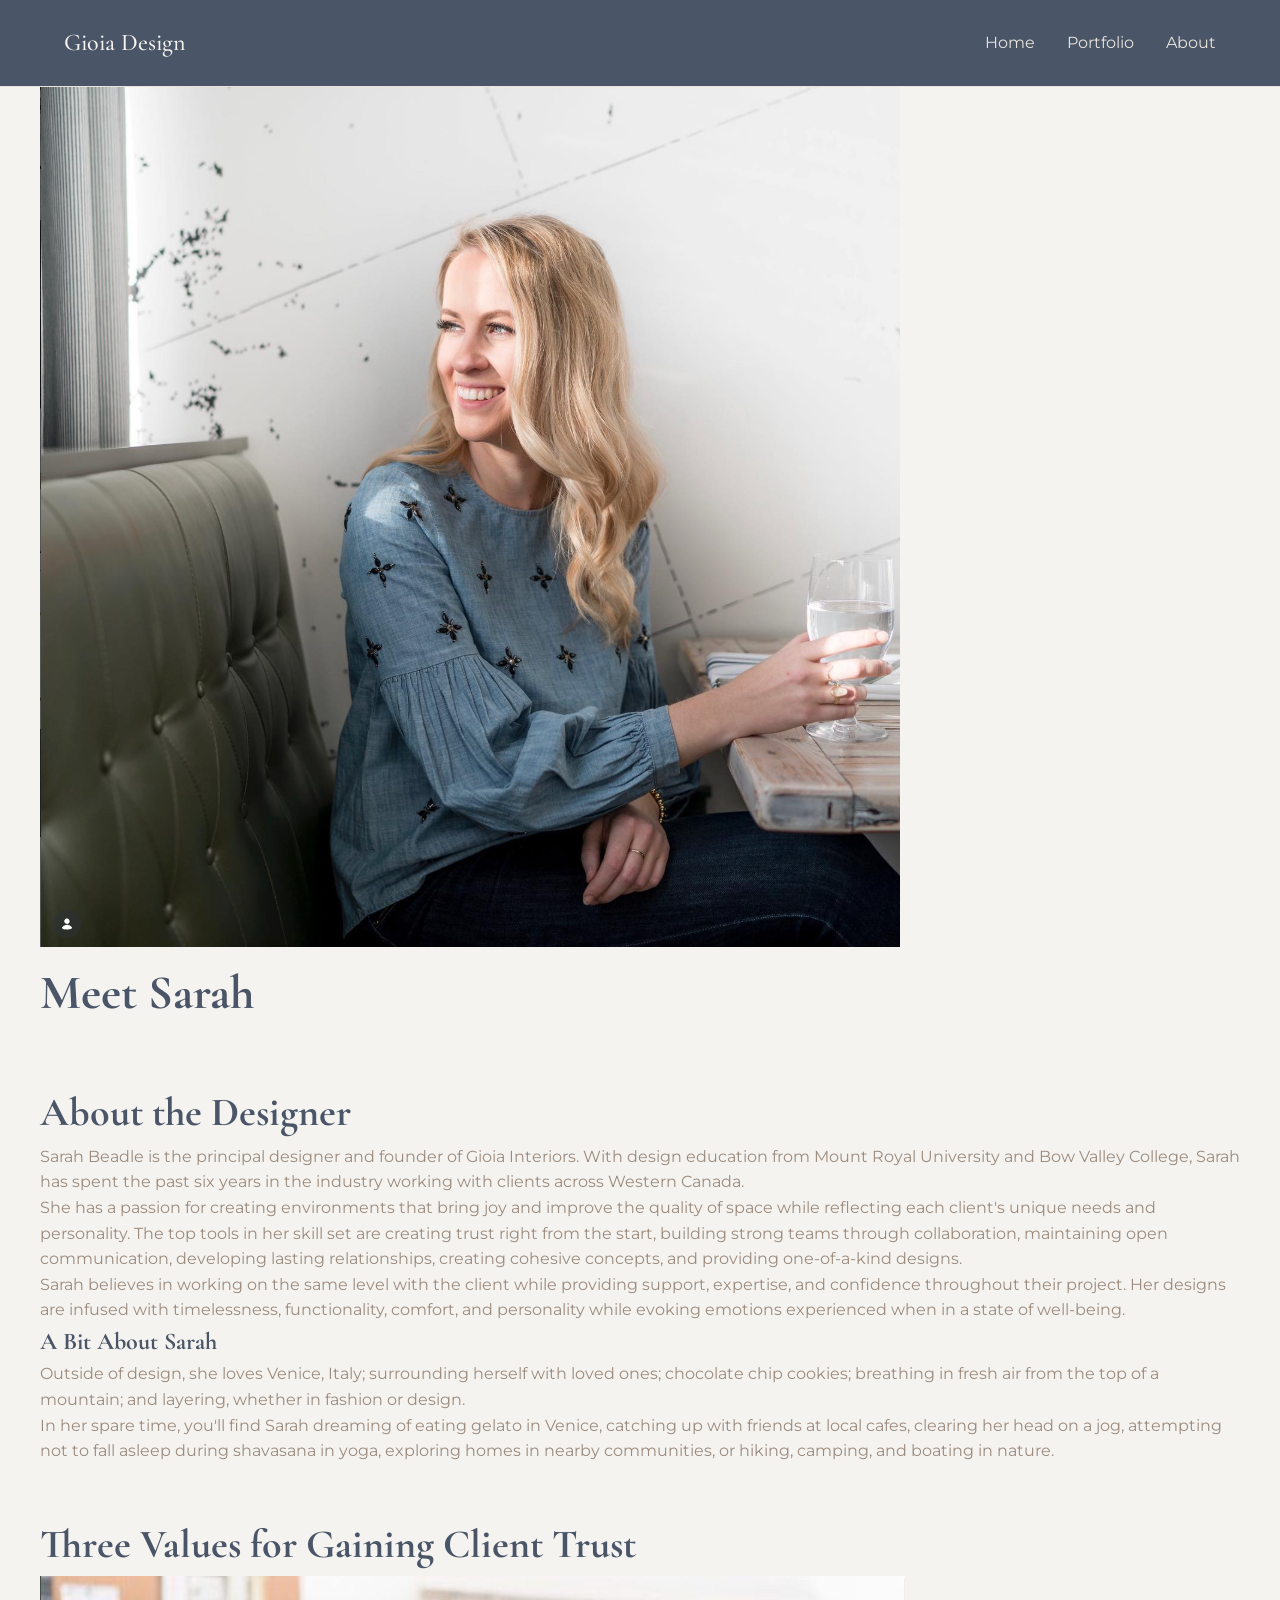
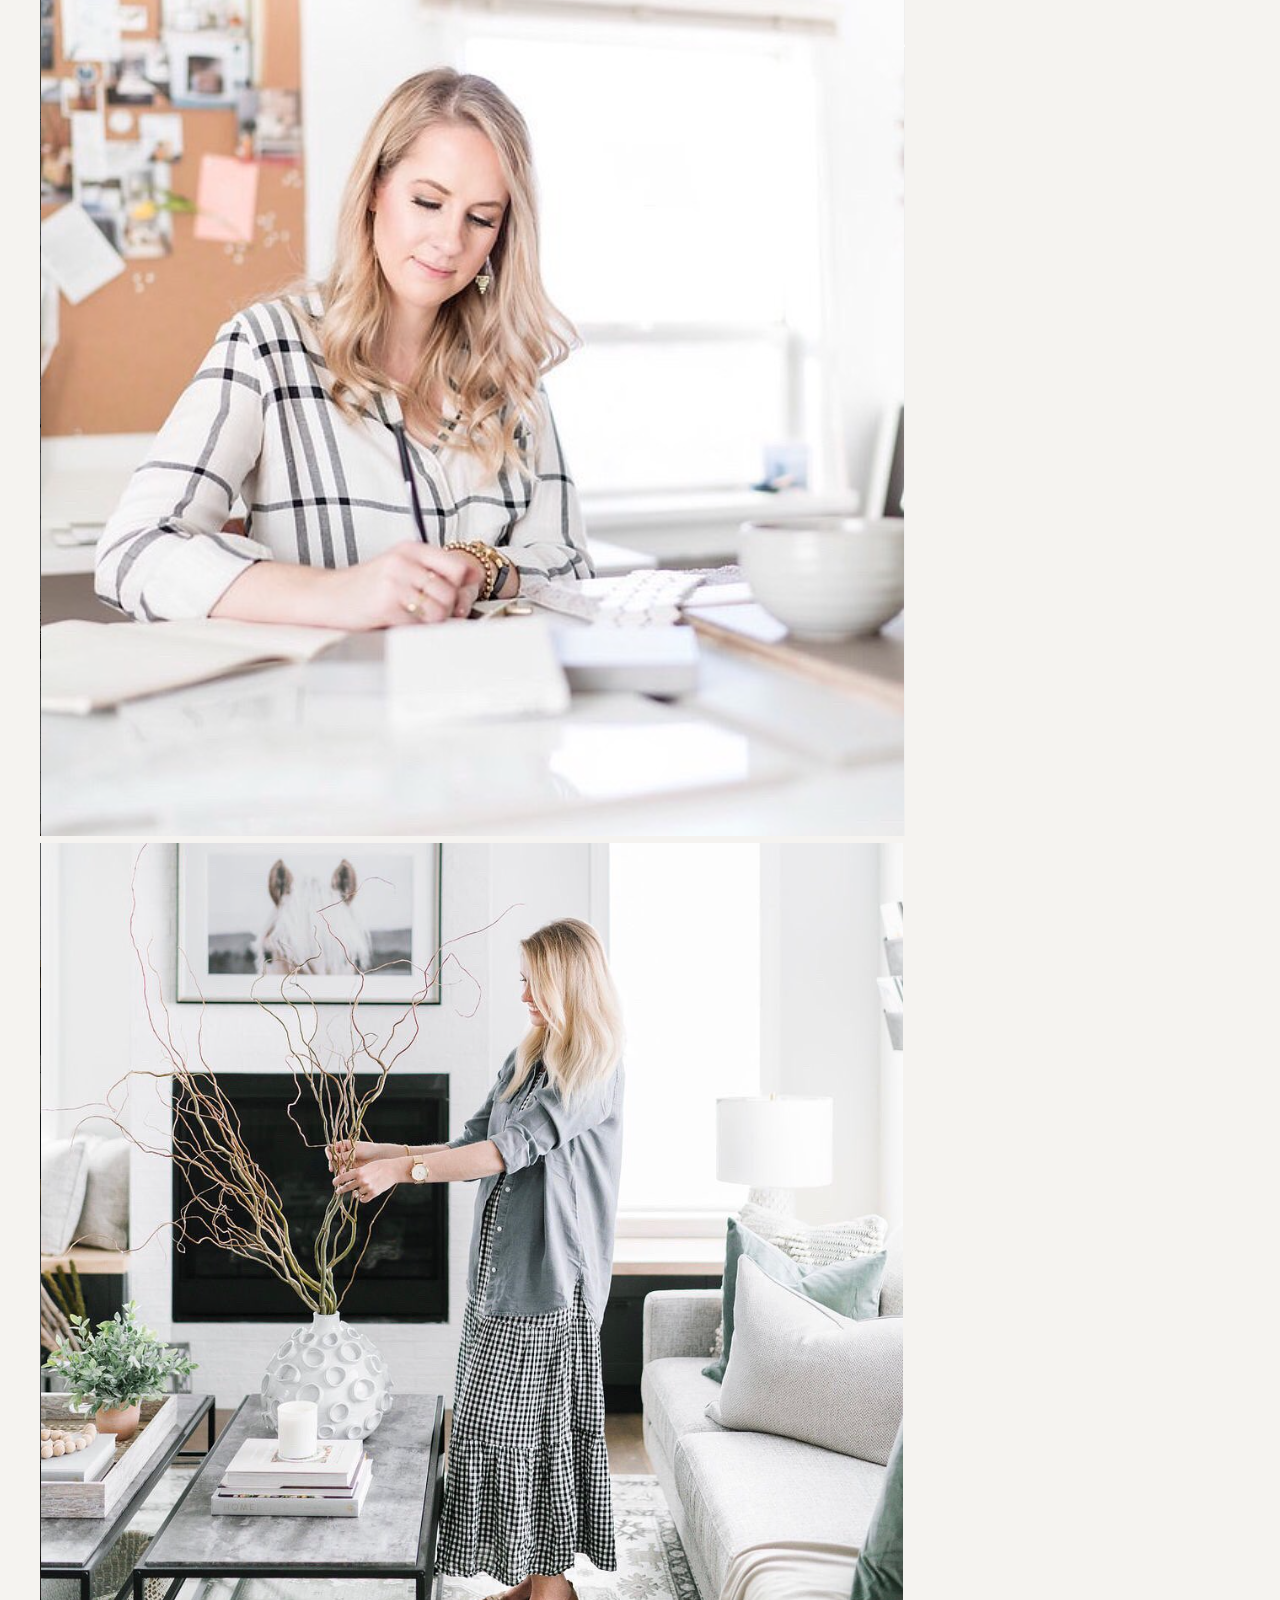
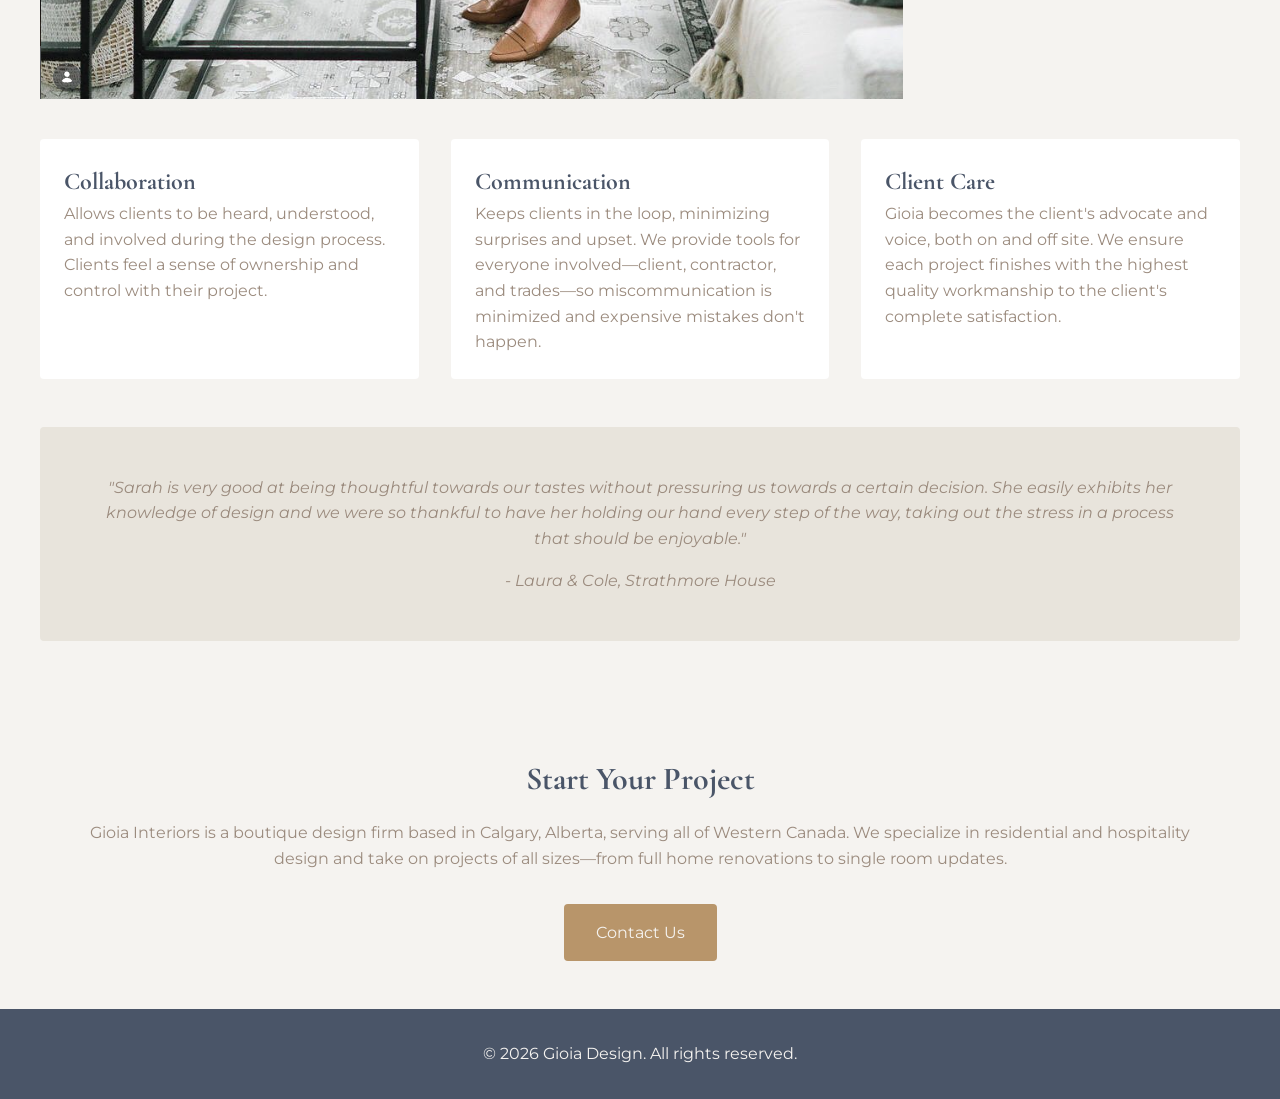
==== about.html @ 94f69204 "Styling: fix spacing issues for cta section on homepage reduce size of logo for better visual balanc" ====
<!DOCTYPE html>
<html lang="en">
<head>
    <meta charset="UTF-8">
    <meta name="viewport" content="width=device-width, initial-scale=1.0">
    <title>About - Gioia Design</title>
    <link rel="stylesheet" href="styles.css">
    <link rel="preconnect" href="https://fonts.googleapis.com">
    <link rel="preconnect" href="https://fonts.gstatic.com" crossorigin>
    <link href="https://fonts.googleapis.com/css2?family=Cormorant+Garamond:wght@400;600;700&family=Montserrat:wght@300;400;500;600&display=swap" rel="stylesheet">
</head>
<body>
    <header>
        <nav>
            <div class="logo">Gioia Design</div>
            <ul class="nav-links">
                <li><a href="index.html">Home</a></li>
                <li><a href="portfolio.html">Portfolio</a></li>
                <li><a href="about.html">About</a></li>
            </ul>
        </nav>
    </header>

    <section class="about-hero">
        <img src="images/about/profile1.png" alt="Sarah Beadle, Principal Designer at Gioia Interiors">
        <h1>Meet Sarah</h1>
    </section>

    <section class="bio">
        <h2>About the Designer</h2>
        <p>Sarah Beadle is the principal designer and founder of Gioia Interiors. With design education from Mount Royal University and Bow Valley College, Sarah has spent the past six years in the industry working with clients across Western Canada.</p>
        
        <p>She has a passion for creating environments that bring joy and improve the quality of space while reflecting each client's unique needs and personality. The top tools in her skill set are creating trust right from the start, building strong teams through collaboration, maintaining open communication, developing lasting relationships, creating cohesive concepts, and providing one-of-a-kind designs.</p>
        
        <p>Sarah believes in working on the same level with the client while providing support, expertise, and confidence throughout their project. Her designs are infused with timelessness, functionality, comfort, and personality while evoking emotions experienced when in a state of well-being.</p>
        
        <h3>A Bit About Sarah</h3>
        <p>Outside of design, she loves Venice, Italy; surrounding herself with loved ones; chocolate chip cookies; breathing in fresh air from the top of a mountain; and layering, whether in fashion or design.</p>
        
        <p>In her spare time, you'll find Sarah dreaming of eating gelato in Venice, catching up with friends at local cafes, clearing her head on a jog, attempting not to fall asleep during shavasana in yoga, exploring homes in nearby communities, or hiking, camping, and boating in nature.</p>
    </section>

    <!-- PROCESS SECTION-->
    <section class="process">
        <h2>Three Values for Gaining Client Trust</h2>
        <div class="process-container">
            <div class="process-images">
                <img src="images/about/profile3.png" alt="Sarah Beadle working on design plans">
                <img src="images/about/profile2.png" alt="Sarah Beadle styling a space">
            </div>
            <!-- Process Steps-->
            <div class="card-grid">
                <!-- Collaboration-->
                <div class="card">
                    <h3>Collaboration</h3>
                    <p>Allows clients to be heard, understood, and involved during the design process. Clients feel a sense of ownership and control with their project.</p>
                </div>
                <!-- Communication-->
                <div class="card">
                    <h3>Communication</h3>
                    <p>Keeps clients in the loop, minimizing surprises and upset. We provide tools for everyone involved—client, contractor, and trades—so miscommunication is minimized and expensive mistakes don't happen.</p>
                </div>
                <!-- Client-Care-->
                <div class="card">
                    <h3>Client Care</h3>
                    <p>Gioia becomes the client's advocate and voice, both on and off site. We ensure each project finishes with the highest quality workmanship to the client's complete satisfaction.</p>
                </div>
            </div>
        </div>
    </section>

    <section class="testimonial">
        <div class="testimonial-container">
            <blockquote>
                <p>"Sarah is very good at being thoughtful towards our tastes without pressuring us towards a certain decision. She easily exhibits her knowledge of design and we were so thankful to have her holding our hand every step of the way, taking out the stress in a process that should be enjoyable."</p>
                <cite>- Laura & Cole, Strathmore House</cite>
            </blockquote>
        </div>
    </section>

    <section class="cta-section">
        <h2>Start Your Project</h2>
        <p>Gioia Interiors is a boutique design firm based in Calgary, Alberta, serving all of Western Canada. We specialize in residential and hospitality design and take on projects of all sizes—from full home renovations to single room updates.</p>
        <a href="#contact" class="cta-button">Contact Us</a>
    </section>

    <footer>
        <p>&copy; 2026 Gioia Design. All rights reserved.</p>
    </footer>
</body>
</html>
---- styles.css ----
* {
    margin: 0;
    padding: 0;
    box-sizing: border-box;
}

:root {
    --warm-white: #F5F3F0;
    --soft-cream: #E8E4DC;
    --slate-blue: #4A5568;
    --warm-taupe: #9B8B7E;
    --brass-gold: #B8956A;
    --max-width: 1200px;
}

body {
    font-family: 'Montserrat', sans-serif;
    color: var(--warm-taupe);
    background-color: var(--warm-white);
    line-height: 1.6;
}

h1, h2, h3 {
    font-family: 'Cormorant Garamond', serif;
    color: var(--slate-blue);
}

h1 { font-size: 3rem; }

h2 { 
    font-size: 2.5rem;
    margin-top: 3rem;
 }

 h3 { font-size: 1.5rem; }

a {
    color: var(--brass-gold);
    text-decoration: none;
}

/* HEADER & NAVIGATION */
header {
    background-color: var(--slate-blue);
    padding: 1.5rem 5%;
    border-bottom: 1px solid var(--soft-cream);
}

nav {
    display: flex;
    justify-content: space-between;
    align-items: center;
    max-width: 1200px;
    margin: 0 auto;
}

.logo {
    font-family: 'Cormorant Garamond', serif;
    font-size: 1.5rem;
    font-weight: 500;
    color: var(--warm-white);
}

.nav-links {
    display: flex;
    list-style: none;
    gap: 2rem;
    font-weight: 400;
    font-size: 1rem;
}

.nav-links a {
    color: var(--soft-cream);
}

/* Buttons */
.cta-button {
    display: inline-block;
    background-color: var(--brass-gold);
    color: var(--warm-white);
    padding: 1rem 2rem;
    border-radius: 4px;
    transition: opacity 0.3s;
    font-weight: 400;
    margin-top: 2rem;
}

.cta-button:hover {
    opacity: 0.8;
}

/* SECTIONS */
section {
    padding: 0;
    max-width: var(--max-width);
    margin: 0 auto;
}

/* HERO */
.hero {
    padding: 3rem 5%;
    background-color: var(--soft-cream);
    margin: 3rem auto 0;
    max-width: var(--max-width);
    text-align: center;
}

.hero-content {
    max-width: 600px;
    margin: 0 auto;
}

.hero-content h1 {
    margin-bottom: 1rem;
    font-size: 2.5rem;
}

.hero-content p {
    margin-bottom: 0;
    font-size: 1rem;
    line-height: 1.6;
}

/* HERO 
.hero {
    padding: 3rem 5%;
    background-color: var(--soft-cream);
    margin: 3rem auto 0;
    max-width: var(--max-width);
    display: flex;
    align-items: center;
    justify-content: center;
    text-align: center;
}

.hero-content {
    width: 100%;
}

.hero-content h1 {
    margin-bottom: 1rem;
}

.hero-content p {
    margin-bottom: 2rem;
    font-size: 1.2rem;
    font-weight: 400;
}

.hero-content a {
    margin-top: 0.5rem;
}
*/

/* 

.featured-projects,
.services-overview,
.why-choose,
.instagram-preview,
.final-cta {
    max-width: var(--max-width);
    margin: 0 auto;
    padding: 0;
}
*/ 

.benefit {
    margin-bottom: 2rem;
}

/* STANDARDIZED GRID & CARD STYLING */
.card-grid {
    display: grid;
    gap: 2rem;
    margin-top: 2rem;
    grid-template-columns: repeat(auto-fit, minmax(250px, 1fr));
}

.card {
    background-color: white;
    padding: 1.5rem;
    border-radius: 4px;
}

/* GRIDS  
.project-grid,
.services-grid,
.benefits-grid,
.instagram-grid,
.portfolio-grid {
    display: grid;
    gap: 2rem;
    margin-top: 2rem;
}

.project-grid { grid-template-columns: repeat(auto-fit, minmax(300px, 1fr)); }
.services-grid { grid-template-columns: repeat(auto-fit, minmax(250px, 1fr)); }
.benefits-grid { grid-template-columns: repeat(3, 1fr); }
.instagram-grid { grid-template-columns: repeat(4, 1fr); }
.portfolio-grid { grid-template-columns: repeat(auto-fill, minmax(300px, 1fr)); }

/* CARDS 
.project-card,
.service-card,
.benefit,
.portfolio-card {
    background-color: white;
    padding: 1.5rem;
    border-radius: 8px;
}
*/ 

/* IMAGES */
.image {
    width: 100%;
    height: 300px;
    background-color: var(--soft-cream);
    margin-bottom: 1rem;
    border-radius: 4px;
    object-fit: cover;
    object-position: center;
}

/* INSTAGRAM IMAGES*/

.card a {
    display: block;
}

.instagram-image {
    width: 100%;
    height: 250px;
    object-fit: cover;
    transition: opacity 0.3s ease;
}

.instagram-image:hover {
    opacity: 0.9;
}

.instagram-card {
    position: relative;
}

.instagram-card a {
    display: block;
    position: relative;
}

.instagram-overlay {
    position: absolute;
    top: 0;
    left: 0;
    right: 0;
    bottom: 0;
    background: rgba(0, 0, 0, 0);
    display: flex;
    align-items: center;
    justify-content: center;
    transition: background 0.3s ease;
    pointer-events: none;
}

.instagram-card:hover .instagram-overlay {
    background: rgba(0, 0, 0, 0.4);
}

.instagram-icon {
    width: 48px;
    height: 48px;
    color: white;
    opacity: 0;
    transition: opacity 0.3s ease;
}

.instagram-card:hover .instagram-icon {
    opacity: 1;
}

/* 
.project-image,
.portfolio-image,
.instagram-post {
    width: 100%;
    height: 300px;
    background-color: var(--soft-cream);
    margin-bottom: 1rem;
    border-radius: 4px;
    object-fit: cover;
    object-position: center;
}

.instagram-post {
    height: 250px;
}
*/ 

/* TESTIMONIALS */
.testimonial {
    text-align: center;
    padding: 3rem 5%;
    background-color: var(--soft-cream);
    max-width: var(--max-width);
    margin: 3rem auto;
    display: flex;
    align-items: center;
    justify-content: center;
    border-radius: 4px;
}

.testimonial-container {
    display: flex;
    align-items: center;
    justify-content: center;
}

blockquote p {
    font-size: 1rem;
    font-style: italic;
    margin-bottom: 1rem;
}

cite {
    font-size: 1rem;
    color: var(--warm-taupe);
}

/* TESTIMONIALS 
.testimonial {
    text-align: center;
    padding: 4rem 5%;
    background-color: var(--soft-cream);
    max-width: var(--max-width);
    margin: 2rem;
    display: flex;
    align-items: center;
    justify-content: center;
}

.testimonial-container {
    display: flex;
    align-items: center;
    justify-content: center;
}

blockquote p {
    font-size: 1.5rem;
    font-style: italic;
    margin-bottom: 1rem;
}

cite {
    font-size: 1rem;
    color: var(--warm-taupe);
}
    */

/* Footer */
footer {
    text-align: center;
    padding: 2rem;
    background-color: var(--slate-blue);
    color: var(--warm-white);
}

/* About Page */
.about-image {
    width: 100%;
    max-width: 500px;
    height: 500px;
    background-color: var(--soft-cream);
    margin: 2rem auto;
}

/* 
.process-steps {
    display: grid;
    grid-template-columns: repeat(auto-fit, minmax(250px, 1fr));
    gap: 2rem;
    margin-top: 2rem;
}
*/

/* CTA SECTIONS*/
.cta-section {
    text-align: center;
    padding: 3rem;
    padding-top: 1rem;
    max-width: var(--max-width);
    margin: 0 auto;
}

.cta-section h2 {
    font-size: 2rem;
}

.cta-section p {
    margin-top: 1rem;
}


/* Final CTA Sections 
.final-cta,
.portfolio-cta,
.about-cta {
    text-align: center;
    padding: 4rem;
    max-width: var(--max-width);
    margin: 0 auto;
}
    */

    /* 
.portfolio-cta h2 {
    font-size: 2rem;
}

.final-cta h2 {
    font-size: 2rem;
}

.final-cta h2 {
    font-size: 2rem;
}
*/
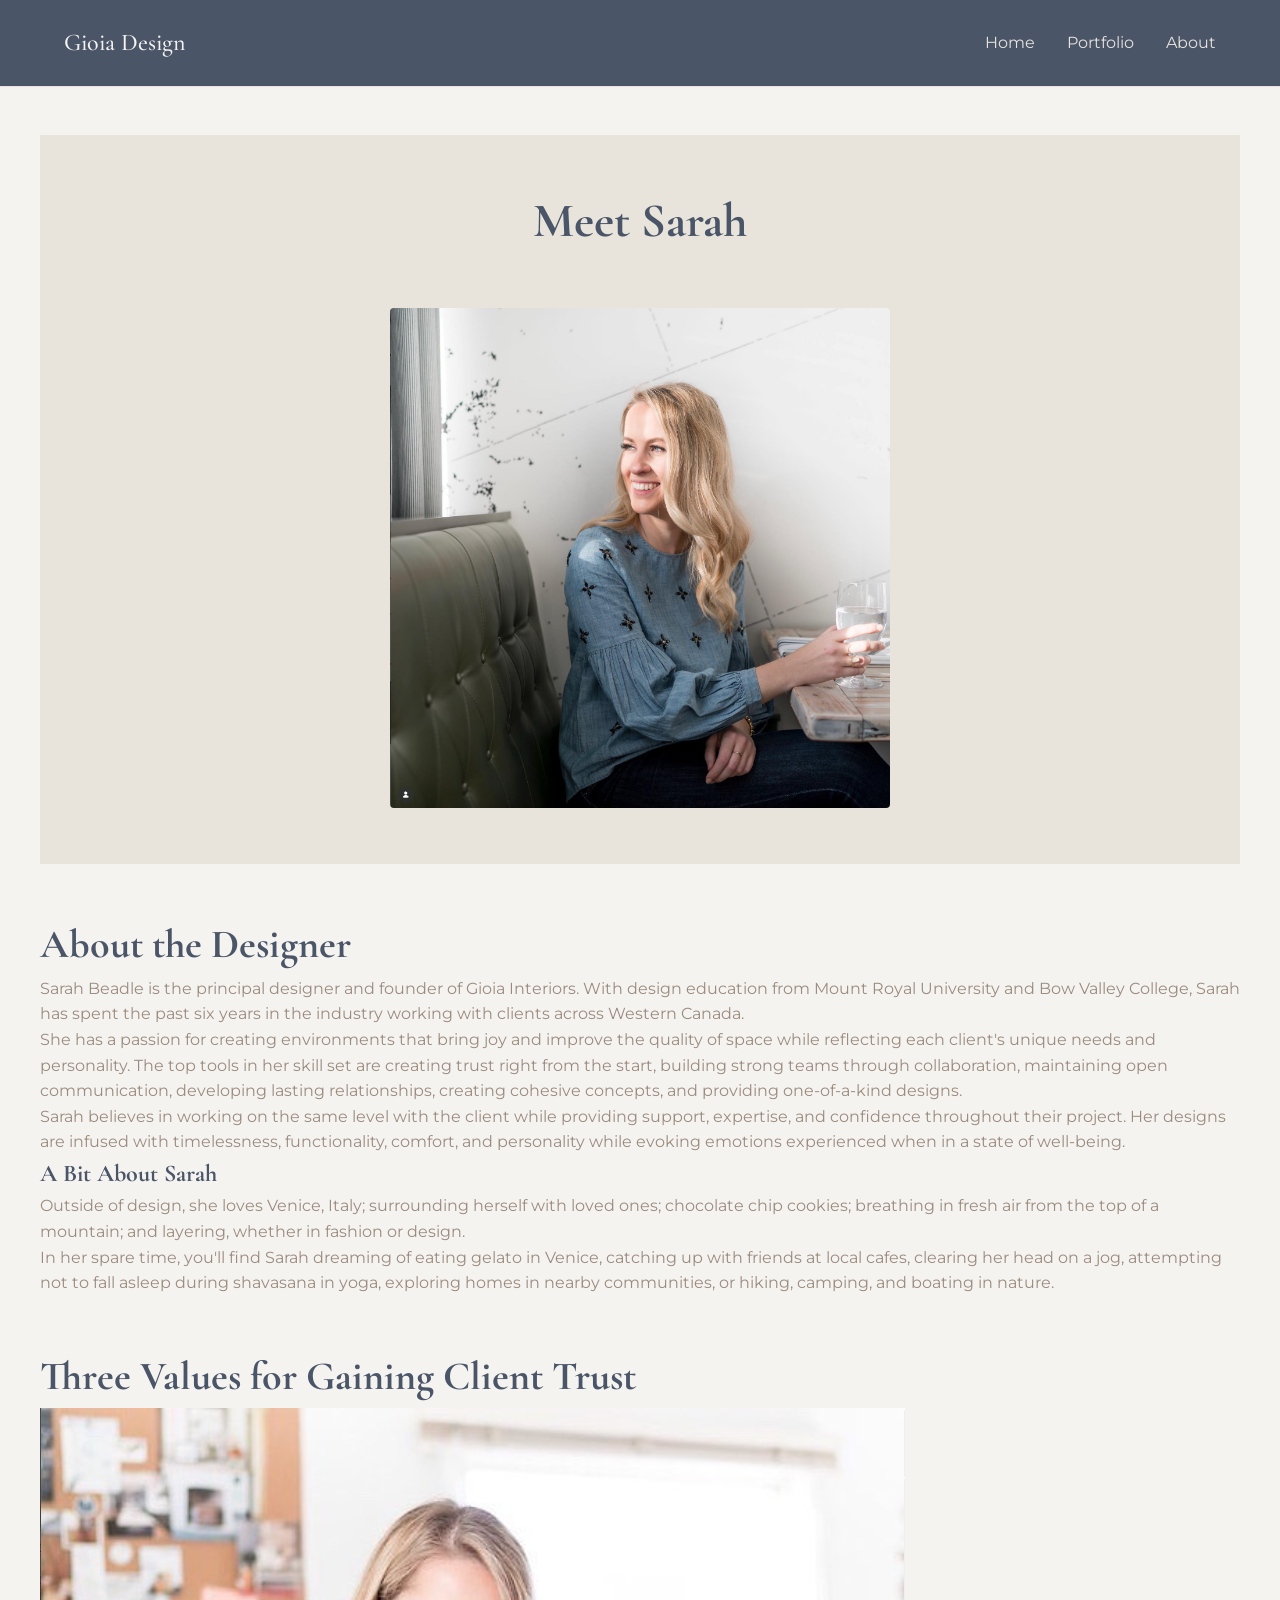
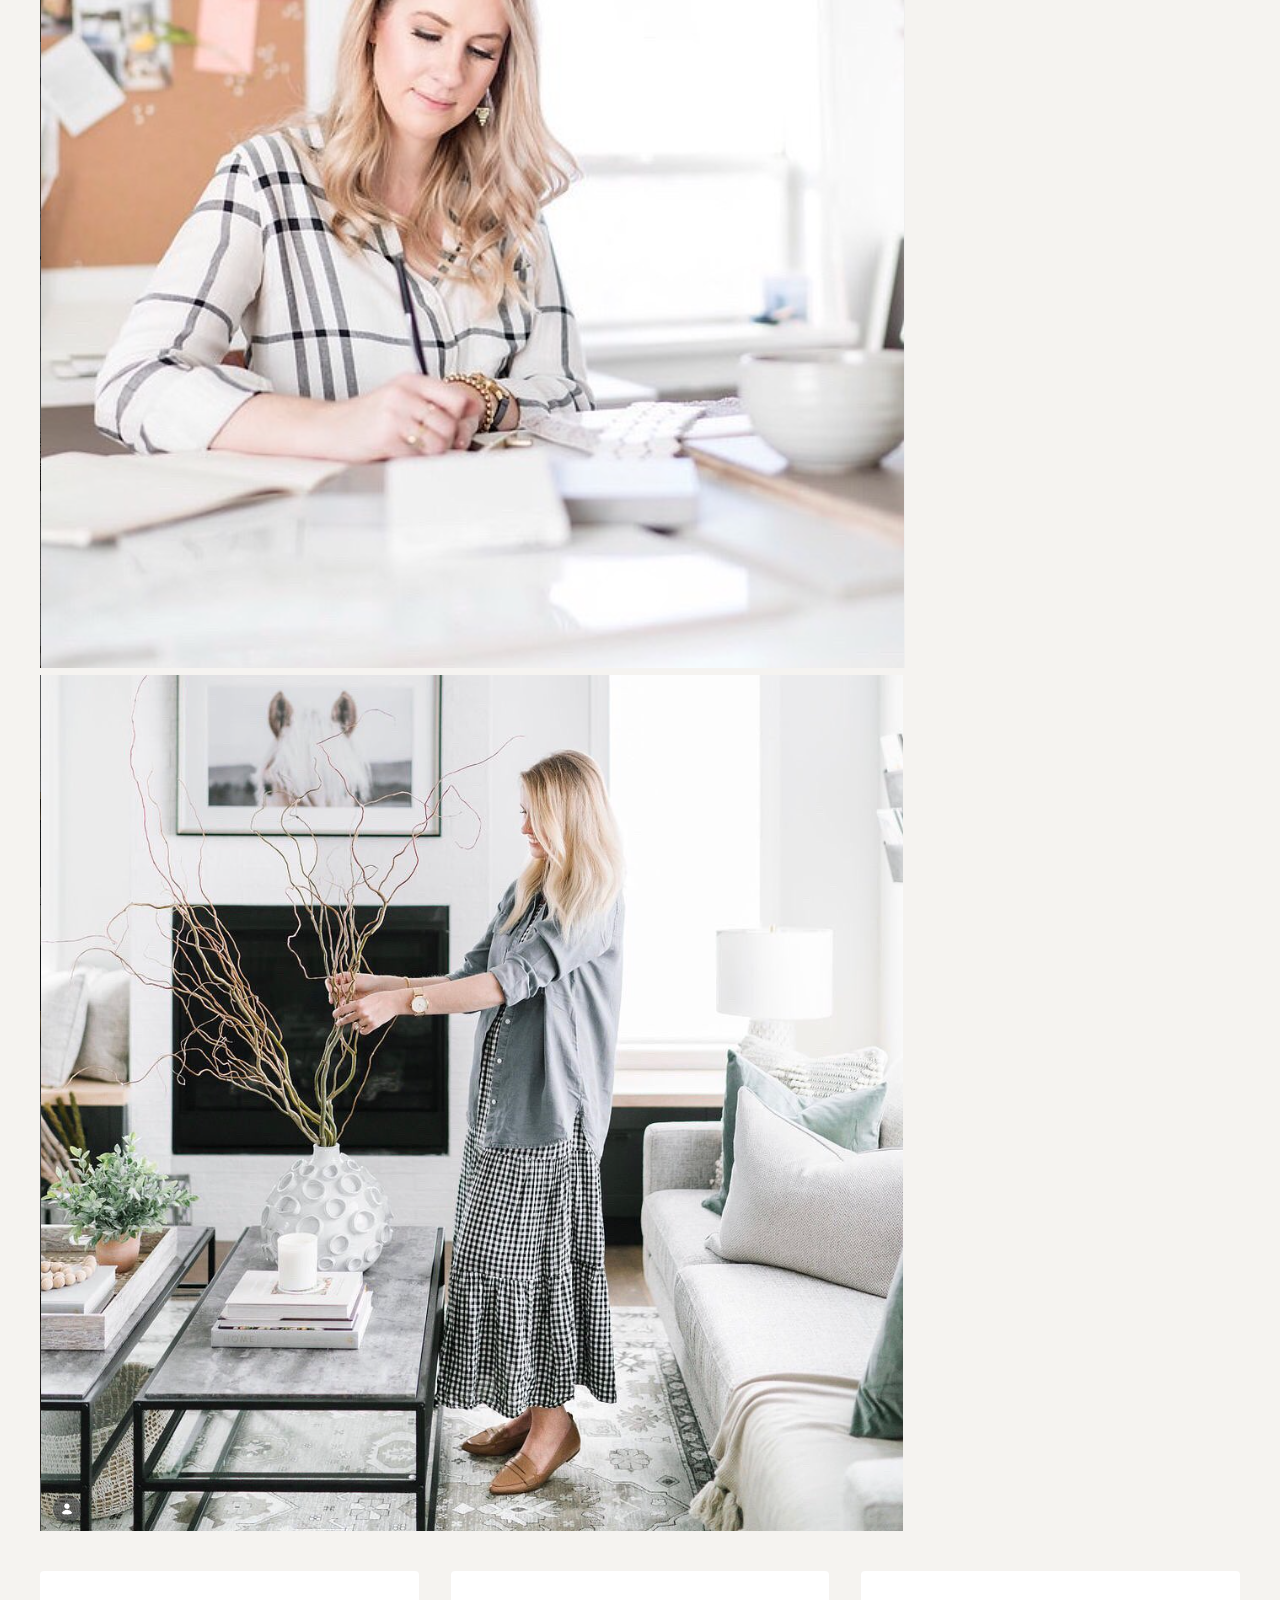
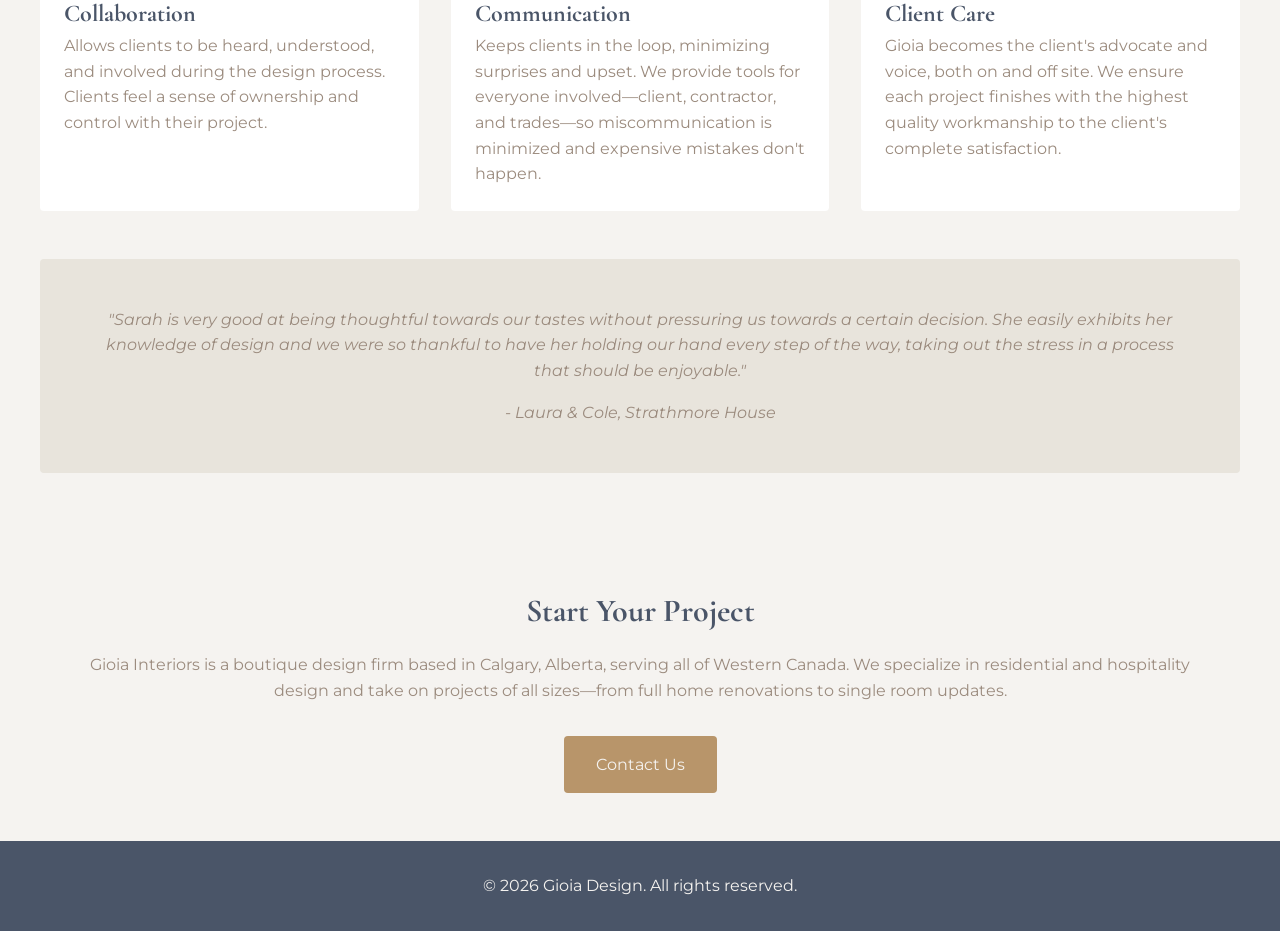
==== commit f240b52b: "Use standardized styling for page hero sections for consistency" ====
--- a/about.html
+++ b/about.html
@@ -21,9 +21,9 @@
         </nav>
     </header>
 
-    <section class="about-hero">
+    <section class="page-hero">
+        <h1>Meet Sarah</h1>
         <img src="images/about/profile1.png" alt="Sarah Beadle, Principal Designer at Gioia Interiors">
-        <h1>Meet Sarah</h1>
     </section>
 
     <section class="bio">
--- a/styles.css
+++ b/styles.css
@@ -96,7 +96,35 @@
     margin: 0 auto;
 }
 
-/* HERO */
+/* PAGE HERO - All pages get cream background box */
+/* PAGE HERO - Standardized for all pages */
+.page-hero {
+    padding: 3rem 5%;
+    background-color: var(--soft-cream);
+    margin: 3rem auto 0;
+    max-width: var(--max-width);
+    text-align: center;
+}
+
+.page-hero h1 {
+    margin-bottom: 1rem;
+}
+
+.page-hero p {
+    font-size: 1rem;
+    line-height: 1.6;
+}
+
+.page-hero img {
+    width: 100%;
+    max-width: 500px;
+    height: 500px;
+    object-fit: cover;
+    margin-top: 2rem;
+    border-radius: 4px;
+}
+
+/* HERO - HOME PAGE*
 .hero {
     padding: 3rem 5%;
     background-color: var(--soft-cream);
@@ -120,6 +148,15 @@
     font-size: 1rem;
     line-height: 1.6;
 }
+    
+*/
+
+/* HERO SECTION - OTHER PAGES 
+.portfolio-hero {
+    margin-top: 2rem;
+}
+    */
+
 
 /* HERO 
 .hero {
@@ -182,6 +219,35 @@
     padding: 1.5rem;
     border-radius: 4px;
 }
+
+/* PORTFOLIO GRID - 2 rows x 3 columns */
+.portfolio-grid {
+    display: grid;
+    gap: 2rem;
+    margin-top: 2rem;
+    grid-template-columns: repeat(3, 1fr);
+}
+
+.portfolio-card {
+    background-color: white;
+    padding: 1.5rem;
+    border-radius: 4px;
+    text-decoration: none;
+    color: inherit;
+    display: block;
+}
+
+.portfolio-image {
+    width: 100%;
+    height: 300px;
+    object-fit: cover;
+    object-position: center;
+    margin-bottom: 1rem;
+    border-radius: 4px;
+}
+
+
+
 
 /* GRIDS  
 .project-grid,
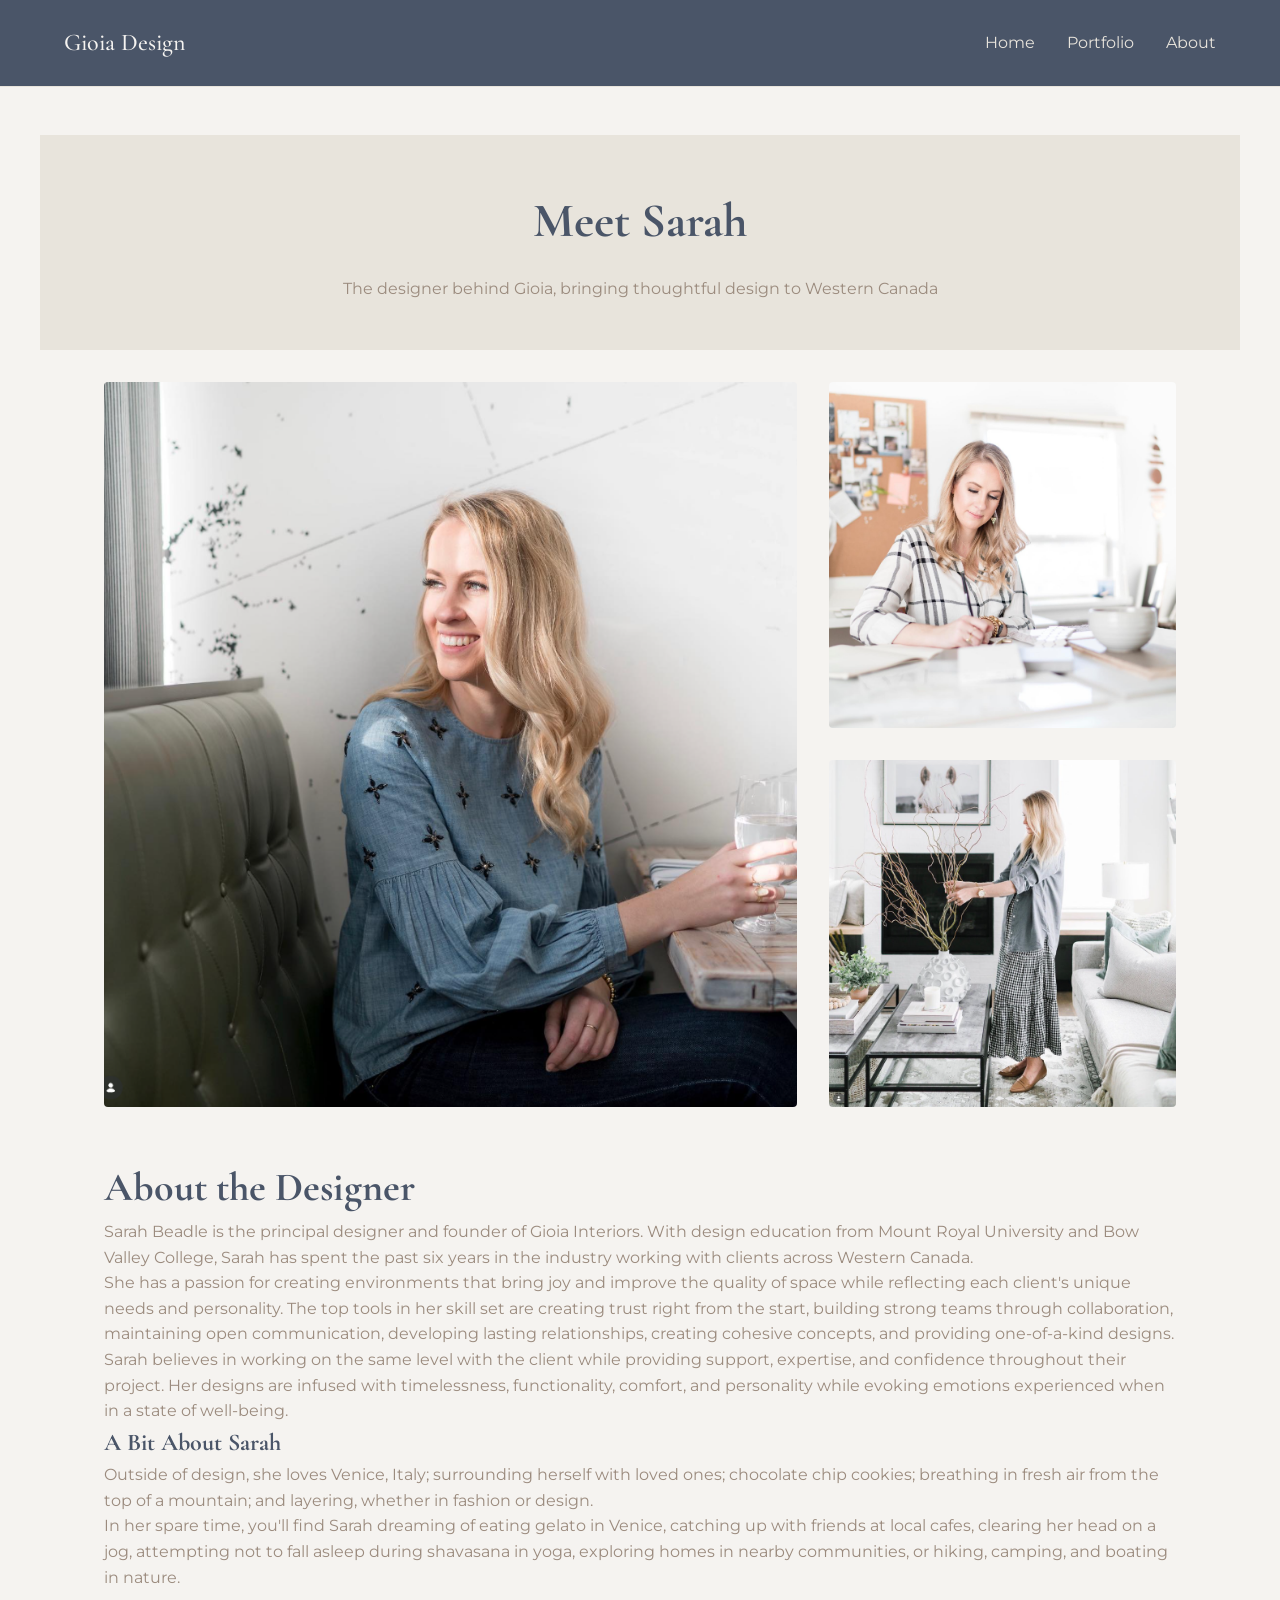
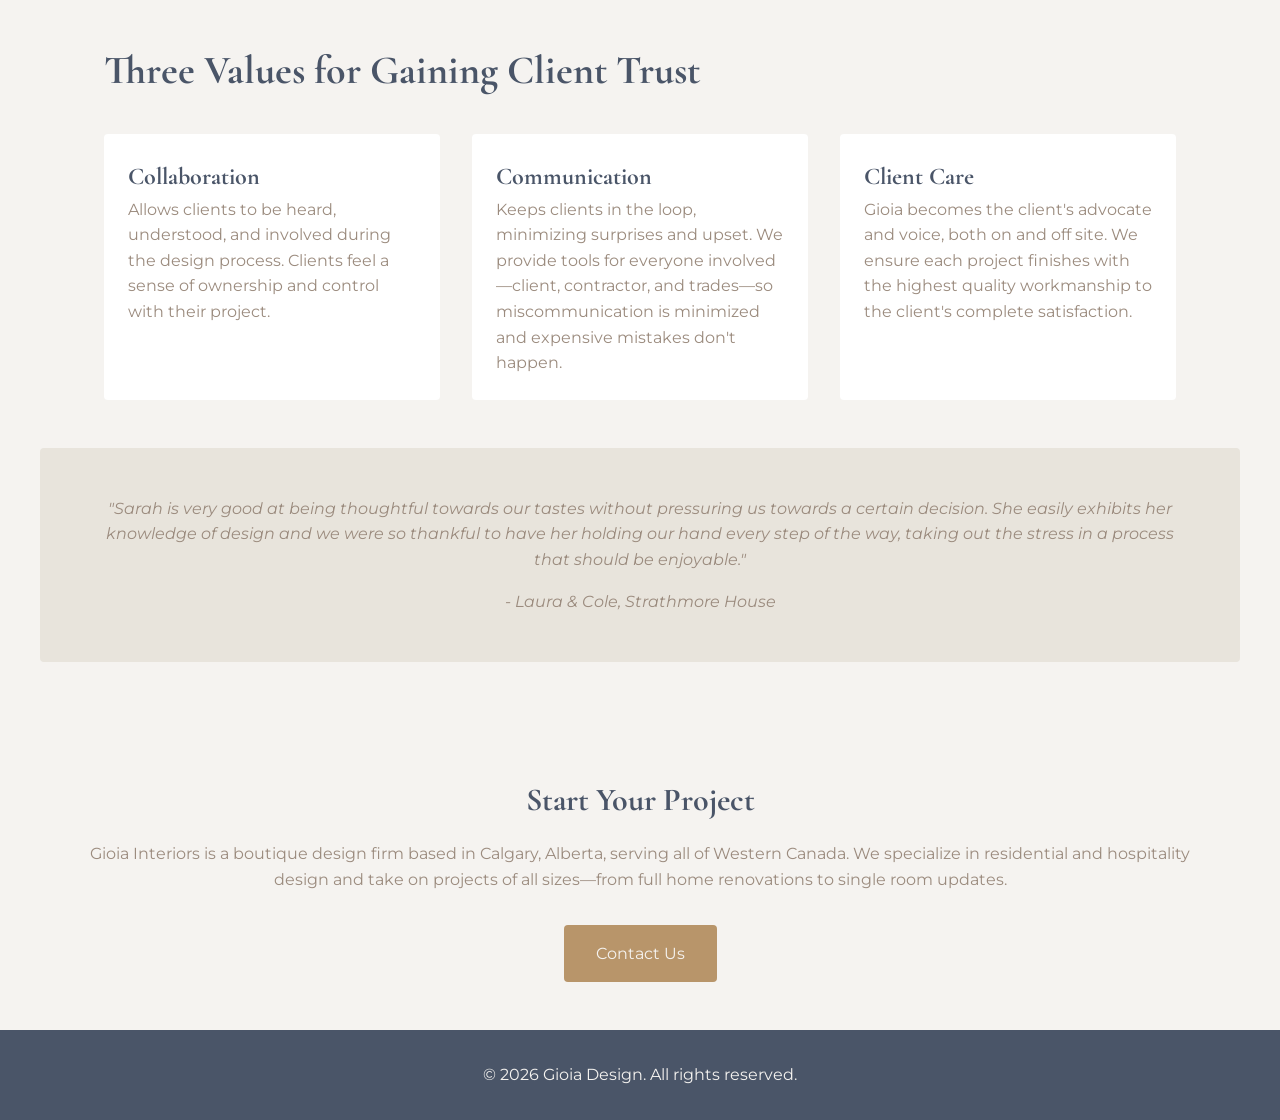
==== commit 6d4380aa: "Style the about page - WIP" ====
--- a/about.html
+++ b/about.html
@@ -10,6 +10,7 @@
     <link href="https://fonts.googleapis.com/css2?family=Cormorant+Garamond:wght@400;600;700&family=Montserrat:wght@300;400;500;600&display=swap" rel="stylesheet">
 </head>
 <body>
+    <!-- HEADER-->
     <header>
         <nav>
             <div class="logo">Gioia Design</div>
@@ -21,11 +22,20 @@
         </nav>
     </header>
 
+    <!-- HERO-->
     <section class="page-hero">
         <h1>Meet Sarah</h1>
-        <img src="images/about/profile1.png" alt="Sarah Beadle, Principal Designer at Gioia Interiors">
+        <p>The designer behind Gioia, bringing thoughtful design to Western Canada</p>
     </section>
 
+    <!-- IMAGES-->
+    <section class="about-images">
+        <img src="images/about/profile1.png" alt="Sarah Beadle, Principal Designer at Gioia Interiors">
+        <img src="images/about/profile3.png" alt="Sarah Beadle working on design plans">
+        <img src="images/about/profile2.png" alt="Sarah Beadle styling a space">
+    </section>
+
+    <!-- BIO-->
     <section class="bio">
         <h2>About the Designer</h2>
         <p>Sarah Beadle is the principal designer and founder of Gioia Interiors. With design education from Mount Royal University and Bow Valley College, Sarah has spent the past six years in the industry working with clients across Western Canada.</p>
@@ -44,10 +54,6 @@
     <section class="process">
         <h2>Three Values for Gaining Client Trust</h2>
         <div class="process-container">
-            <div class="process-images">
-                <img src="images/about/profile3.png" alt="Sarah Beadle working on design plans">
-                <img src="images/about/profile2.png" alt="Sarah Beadle styling a space">
-            </div>
             <!-- Process Steps-->
             <div class="card-grid">
                 <!-- Collaboration-->
--- a/styles.css
+++ b/styles.css
@@ -96,7 +96,6 @@
     margin: 0 auto;
 }
 
-/* PAGE HERO - All pages get cream background box */
 /* PAGE HERO - Standardized for all pages */
 .page-hero {
     padding: 3rem 5%;
@@ -430,13 +429,69 @@
     color: var(--warm-white);
 }
 
-/* About Page */
-.about-image {
+/* BIO SECTION */
+.bio {
+    max-width: var(--max-width);
+    margin: 3rem auto;
+    padding: 0 5%;
+}
+
+.bio-image {
     width: 100%;
     max-width: 500px;
     height: 500px;
-    background-color: var(--soft-cream);
+    object-fit: cover;
+    margin: 0 auto 2rem;
+    border-radius: 4px;
+    display: block;
+}
+
+/* PROCESS SECTION */
+.process {
+    max-width: var(--max-width);
+    margin: 3rem auto;
+    padding: 0 5%;
+}
+
+/* ABOUT IMAGES - 3 image grid */
+.about-images {
     margin: 2rem auto;
+    padding: 0 5%;
+    display: grid;
+    grid-template-columns: 2fr 1fr;
+    grid-template-rows: repeat(2, 1fr);
+    gap: 2rem;
+}
+
+.about-images img:nth-child(1) {
+    grid-row: 1 / 3;
+    height: 100%;
+}
+
+.about-images img:nth-child(2),
+.about-images img:nth-child(3) {
+    height: 100%;
+}
+
+.about-images img {
+    width: 100%;
+    object-fit: cover;
+    object-position: top;
+    border-radius: 4px;
+}
+
+/* BIO SECTION */
+.bio {
+    max-width: var(--max-width);
+    margin: 3rem auto;
+    padding: 0 5%;
+}
+
+/* PROCESS SECTION */
+.process {
+    max-width: var(--max-width);
+    margin: 3rem auto;
+    padding: 0 5%;
 }
 
 /* 
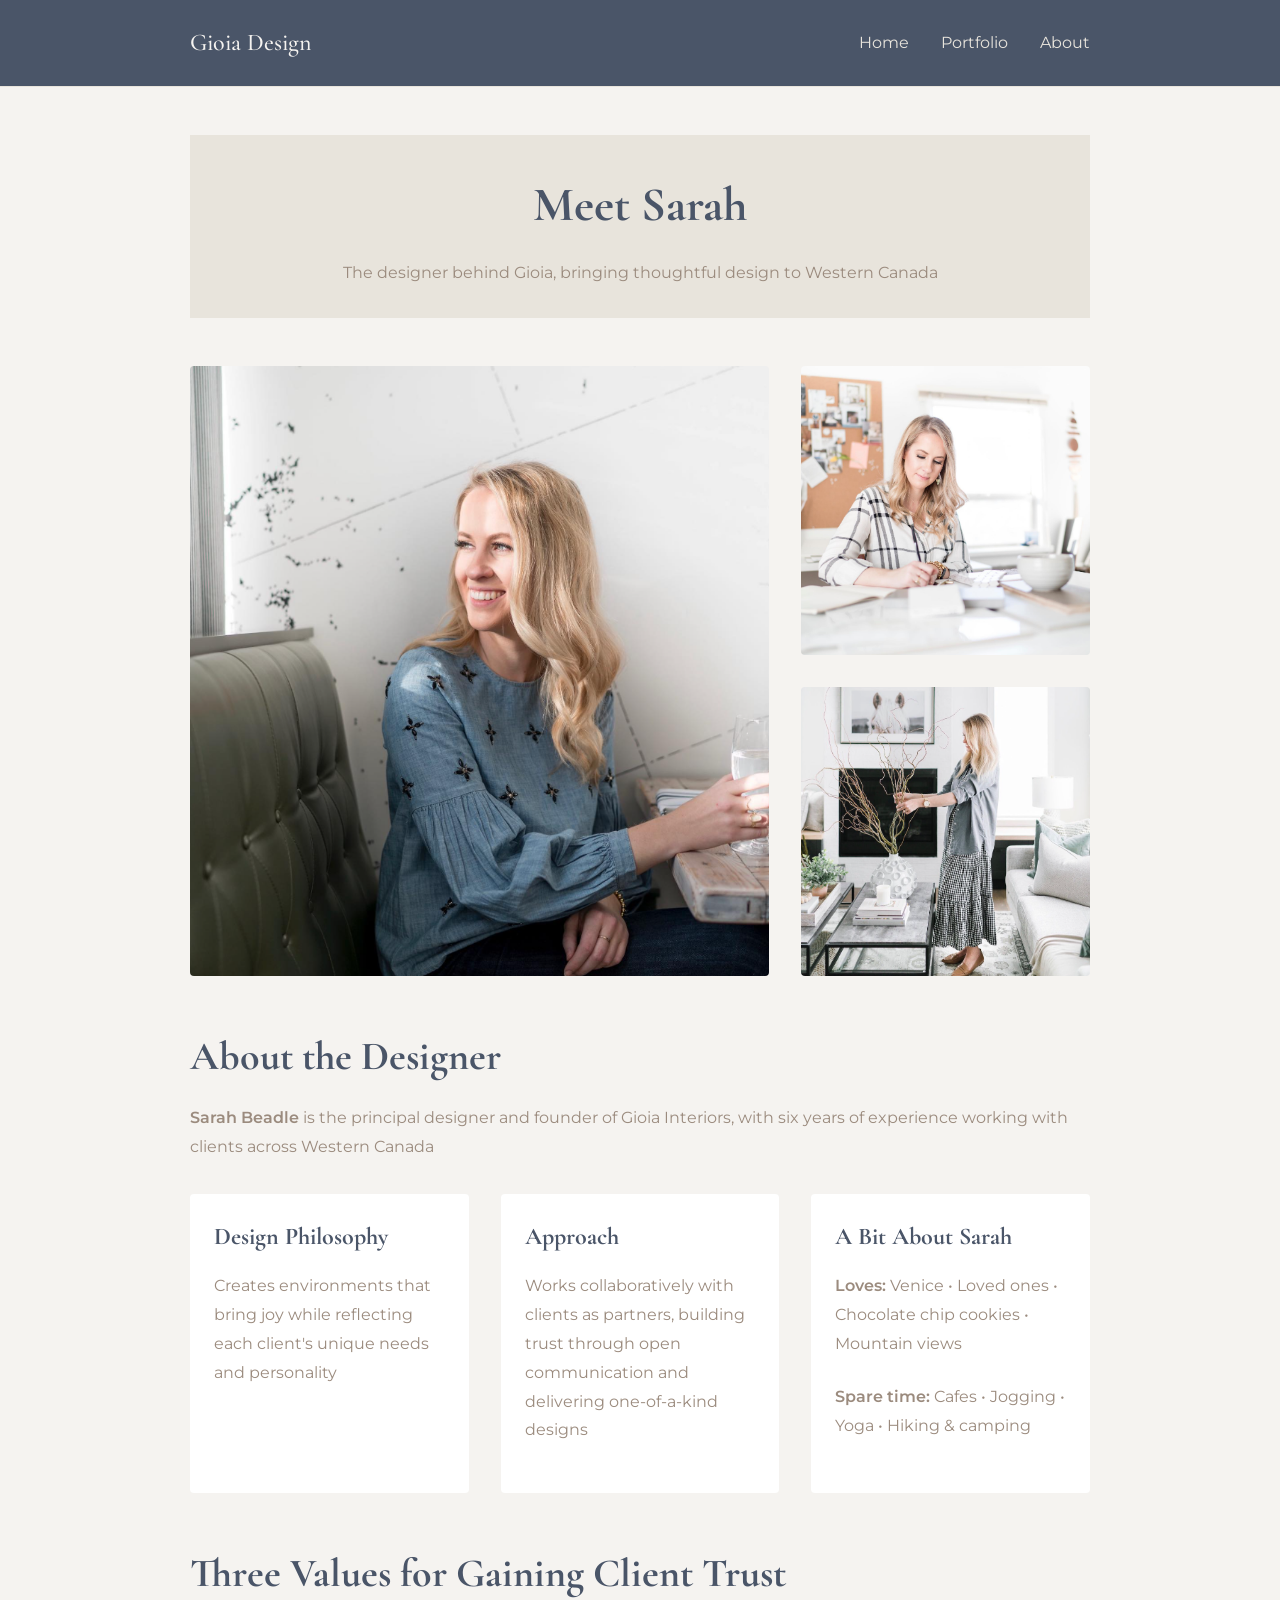
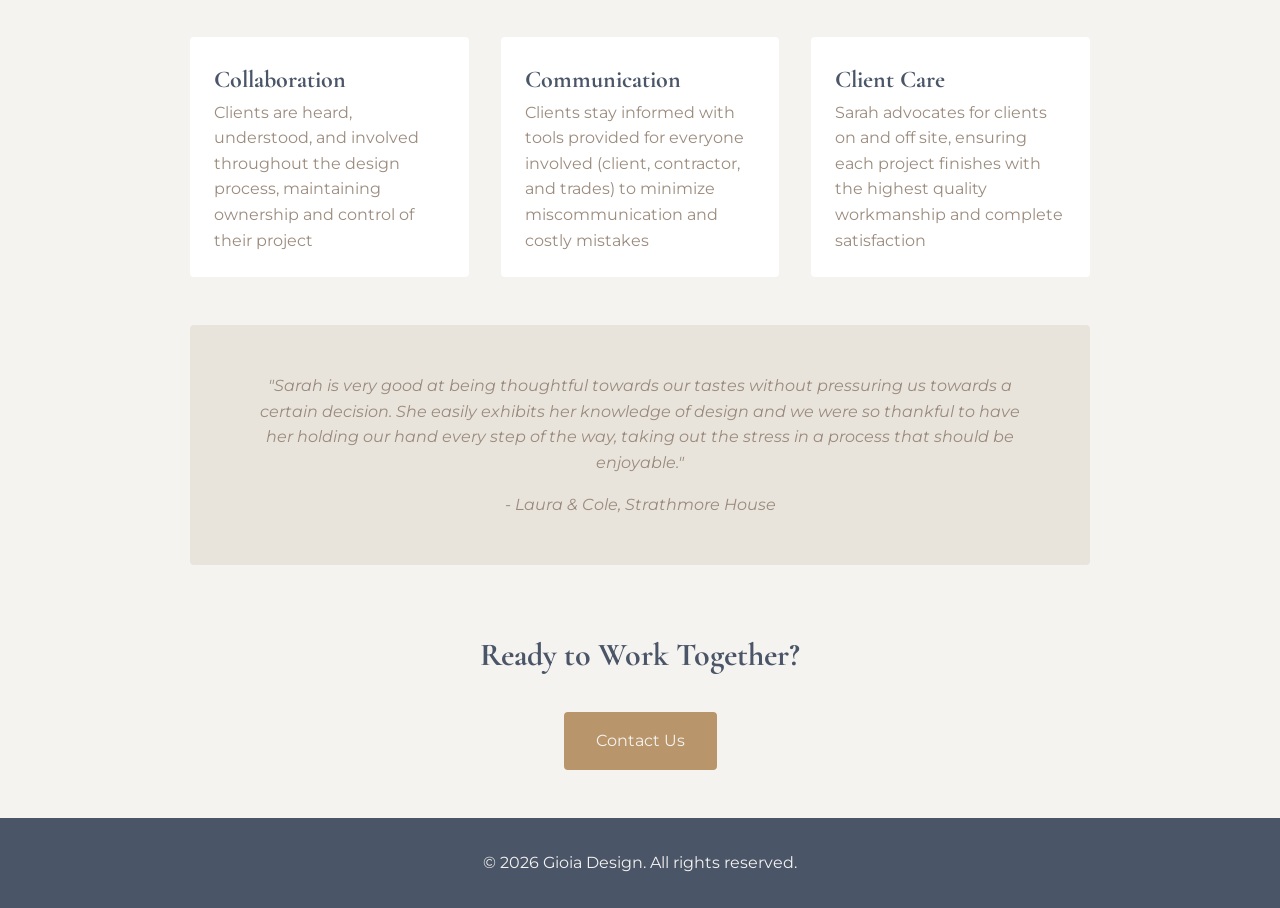
==== commit db694f02: "Remove unnecessary text in cta sections" ====
--- a/about.html
+++ b/about.html
@@ -29,29 +29,40 @@
     </section>
 
     <!-- IMAGES-->
-    <section class="about-images">
-        <img src="images/about/profile1.png" alt="Sarah Beadle, Principal Designer at Gioia Interiors">
-        <img src="images/about/profile3.png" alt="Sarah Beadle working on design plans">
-        <img src="images/about/profile2.png" alt="Sarah Beadle styling a space">
+    <section class="section">
+        <div class="about-images">
+            <img src="images/about/profile1.png" alt="Sarah Beadle, Principal Designer at Gioia Interiors">
+            <img src="images/about/profile3.png" alt="Sarah Beadle working on design plans">
+            <img src="images/about/profile2.png" alt="Sarah Beadle styling a space">
+        </div>
     </section>
 
-    <!-- BIO-->
-    <section class="bio">
+    <!-- BIO -->
+    <section class="section bio">
         <h2>About the Designer</h2>
-        <p>Sarah Beadle is the principal designer and founder of Gioia Interiors. With design education from Mount Royal University and Bow Valley College, Sarah has spent the past six years in the industry working with clients across Western Canada.</p>
+        <p class="bio-intro"><strong>Sarah Beadle</strong> is the principal designer and founder of Gioia Interiors, with six years of experience working with clients across Western Canada</p>
         
-        <p>She has a passion for creating environments that bring joy and improve the quality of space while reflecting each client's unique needs and personality. The top tools in her skill set are creating trust right from the start, building strong teams through collaboration, maintaining open communication, developing lasting relationships, creating cohesive concepts, and providing one-of-a-kind designs.</p>
-        
-        <p>Sarah believes in working on the same level with the client while providing support, expertise, and confidence throughout their project. Her designs are infused with timelessness, functionality, comfort, and personality while evoking emotions experienced when in a state of well-being.</p>
-        
-        <h3>A Bit About Sarah</h3>
-        <p>Outside of design, she loves Venice, Italy; surrounding herself with loved ones; chocolate chip cookies; breathing in fresh air from the top of a mountain; and layering, whether in fashion or design.</p>
-        
-        <p>In her spare time, you'll find Sarah dreaming of eating gelato in Venice, catching up with friends at local cafes, clearing her head on a jog, attempting not to fall asleep during shavasana in yoga, exploring homes in nearby communities, or hiking, camping, and boating in nature.</p>
+        <div class="card-grid">
+            <div class="card">
+                <h3>Design Philosophy</h3>
+                <p>Creates environments that bring joy while reflecting each client's unique needs and personality</p>
+            </div>
+            
+            <div class="card">
+                <h3>Approach</h3>
+                <p>Works collaboratively with clients as partners, building trust through open communication and delivering one-of-a-kind designs</p>
+            </div>
+            
+            <div class="card">
+                <h3>A Bit About Sarah</h3>
+                <p><strong>Loves:</strong> Venice • Loved ones • Chocolate chip cookies • Mountain views</p>
+                <p><strong>Spare time:</strong> Cafes • Jogging • Yoga • Hiking & camping</p>
+            </div>
+        </div>
     </section>
 
     <!-- PROCESS SECTION-->
-    <section class="process">
+    <section class="section">
         <h2>Three Values for Gaining Client Trust</h2>
         <div class="process-container">
             <!-- Process Steps-->
@@ -59,23 +70,23 @@
                 <!-- Collaboration-->
                 <div class="card">
                     <h3>Collaboration</h3>
-                    <p>Allows clients to be heard, understood, and involved during the design process. Clients feel a sense of ownership and control with their project.</p>
+                    <p>Clients are heard, understood, and involved throughout the design process, maintaining ownership and control of their project</p>
                 </div>
                 <!-- Communication-->
                 <div class="card">
                     <h3>Communication</h3>
-                    <p>Keeps clients in the loop, minimizing surprises and upset. We provide tools for everyone involved—client, contractor, and trades—so miscommunication is minimized and expensive mistakes don't happen.</p>
+                    <p>Clients stay informed with tools provided for everyone involved (client, contractor, and trades) to minimize miscommunication and costly mistakes</p>
                 </div>
                 <!-- Client-Care-->
                 <div class="card">
                     <h3>Client Care</h3>
-                    <p>Gioia becomes the client's advocate and voice, both on and off site. We ensure each project finishes with the highest quality workmanship to the client's complete satisfaction.</p>
+                    <p>Sarah advocates for clients on and off site, ensuring each project finishes with the highest quality workmanship and complete satisfaction</p>
                 </div>
             </div>
         </div>
     </section>
 
-    <section class="testimonial">
+    <section class="testimonial tight-spacing">
         <div class="testimonial-container">
             <blockquote>
                 <p>"Sarah is very good at being thoughtful towards our tastes without pressuring us towards a certain decision. She easily exhibits her knowledge of design and we were so thankful to have her holding our hand every step of the way, taking out the stress in a process that should be enjoyable."</p>
@@ -85,8 +96,7 @@
     </section>
 
     <section class="cta-section">
-        <h2>Start Your Project</h2>
-        <p>Gioia Interiors is a boutique design firm based in Calgary, Alberta, serving all of Western Canada. We specialize in residential and hospitality design and take on projects of all sizes—from full home renovations to single room updates.</p>
+        <h2>Ready to Work Together?</h2>
         <a href="#contact" class="cta-button">Contact Us</a>
     </section>
 
--- a/styles.css
+++ b/styles.css
@@ -10,7 +10,7 @@
     --slate-blue: #4A5568;
     --warm-taupe: #9B8B7E;
     --brass-gold: #B8956A;
-    --max-width: 1200px;
+    --max-width: 900px;
 }
 
 body {
@@ -32,7 +32,10 @@
     margin-top: 3rem;
  }
 
- h3 { font-size: 1.5rem; }
+ h3 { 
+    font-size: 1.5rem; 
+    color: var(--slate-blue)
+}
 
 a {
     color: var(--brass-gold);
@@ -50,7 +53,7 @@
     display: flex;
     justify-content: space-between;
     align-items: center;
-    max-width: 1200px;
+    max-width: var(--max-width);
     margin: 0 auto;
 }
 
@@ -98,7 +101,7 @@
 
 /* PAGE HERO - Standardized for all pages */
 .page-hero {
-    padding: 3rem 5%;
+    padding: 2rem;
     background-color: var(--soft-cream);
     margin: 3rem auto 0;
     max-width: var(--max-width);
@@ -287,15 +290,23 @@
     object-position: center;
 }
 
-/* INSTAGRAM IMAGES*/
-
-.card a {
-    display: block;
-}
-
+/* INSTAGRAM SECTION */
+.instagram-preview {
+    max-width: 900px;
+}
+
+/* INSTAGRAM GRID */
+.instagram-grid {
+    display: grid;
+    grid-template-columns: repeat(4, 1fr);
+    gap: 1.5rem;
+    margin-top: 2rem;
+}
+
+/* INSTAGRAM IMAGES */
 .instagram-image {
     width: 100%;
-    height: 250px;
+    height: 200px;
     object-fit: cover;
     transition: opacity 0.3s ease;
 }
@@ -391,6 +402,17 @@
     color: var(--warm-taupe);
 }
 
+/* TIGHT SPACING */
+
+/* Utility class for reduced spacing */
+.tight-spacing {
+    margin-bottom: 0 !important;
+}
+
+.tight-spacing + section {
+    margin-top: 0 !important;
+}
+
 /* TESTIMONIALS 
 .testimonial {
     text-align: center;
@@ -430,6 +452,29 @@
 }
 
 /* BIO SECTION */
+
+.bio-image {
+    width: 100%;
+    max-width: 500px;
+    height: 500px;
+    object-fit: cover;
+    margin: 0 auto 2rem;
+    border-radius: 4px;
+    display: block;
+}
+
+.bio p {
+    line-height: 1.8;
+    margin-bottom: 1.5rem;
+    margin-top: 1rem;
+}
+
+.bio p strong {
+    color: var(--warm-taupe);
+    font-weight: 600;
+}
+
+/* BIO SECTION 
 .bio {
     max-width: var(--max-width);
     margin: 3rem auto;
@@ -445,6 +490,7 @@
     border-radius: 4px;
     display: block;
 }
+    */
 
 /* PROCESS SECTION */
 .process {
@@ -455,12 +501,12 @@
 
 /* ABOUT IMAGES - 3 image grid */
 .about-images {
-    margin: 2rem auto;
-    padding: 0 5%;
+    margin: 3rem 0;
     display: grid;
     grid-template-columns: 2fr 1fr;
     grid-template-rows: repeat(2, 1fr);
     gap: 2rem;
+    max-width: var(--max-width);
 }
 
 .about-images img:nth-child(1) {
@@ -478,13 +524,6 @@
     object-fit: cover;
     object-position: top;
     border-radius: 4px;
-}
-
-/* BIO SECTION */
-.bio {
-    max-width: var(--max-width);
-    margin: 3rem auto;
-    padding: 0 5%;
 }
 
 /* PROCESS SECTION */
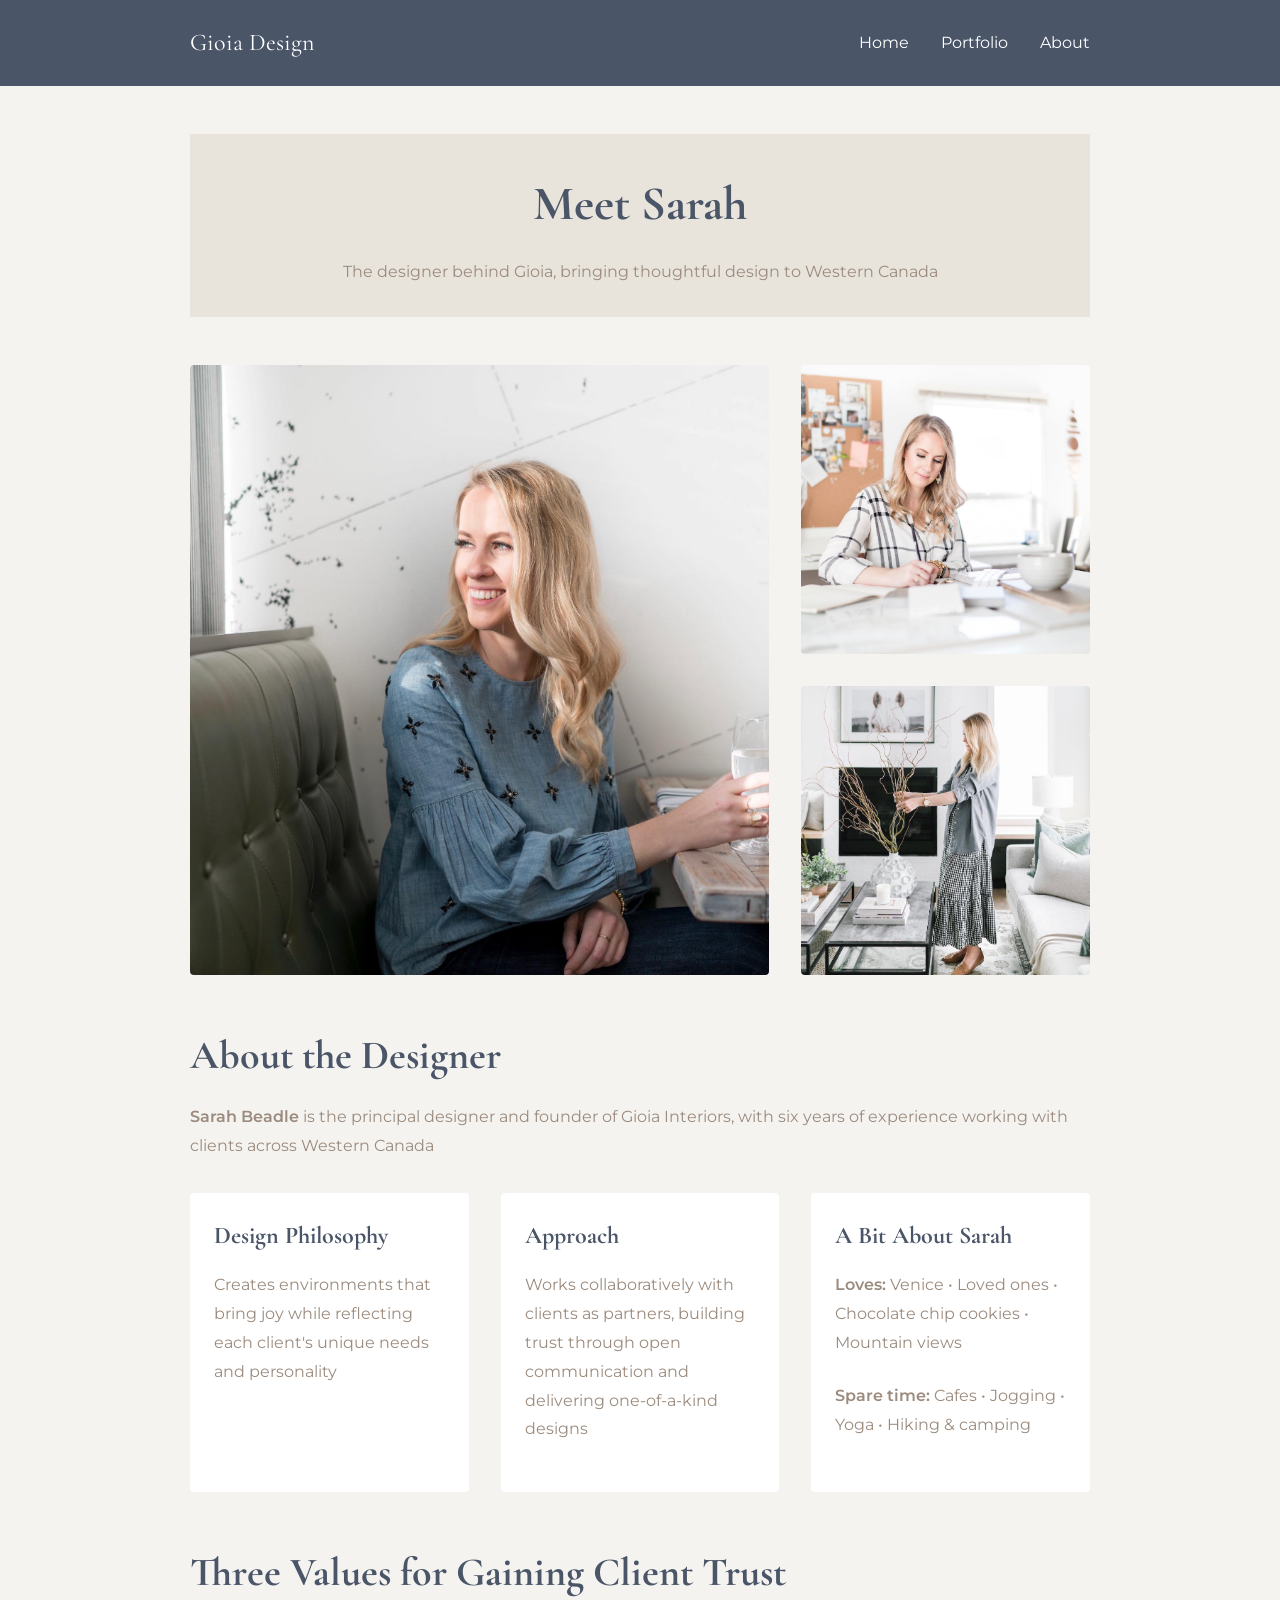
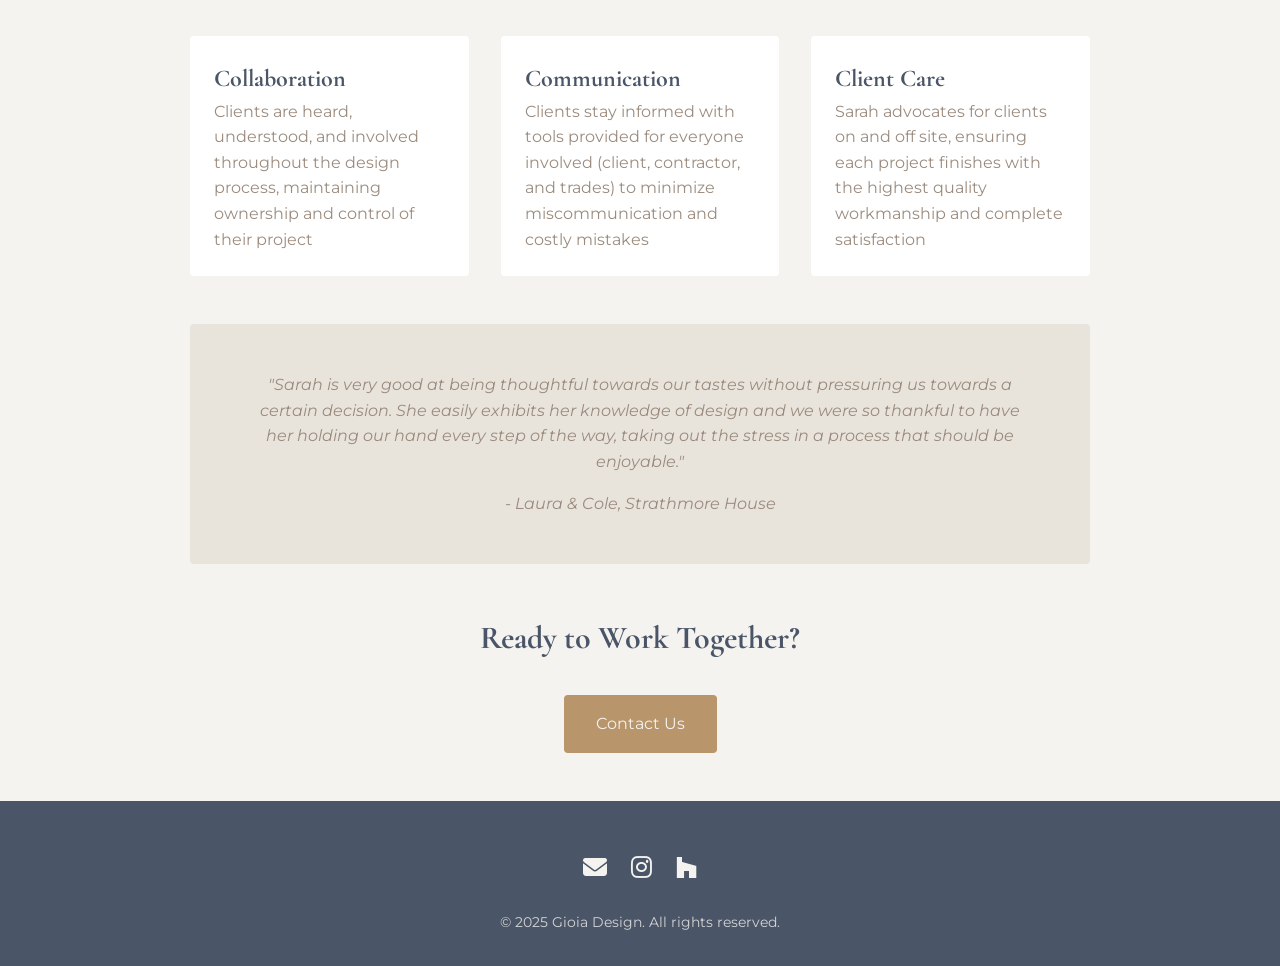
==== commit 91876b0b: "Update styling of footer to include social links as svgs" ====
--- a/about.html
+++ b/about.html
@@ -8,6 +8,7 @@
     <link rel="preconnect" href="https://fonts.googleapis.com">
     <link rel="preconnect" href="https://fonts.gstatic.com" crossorigin>
     <link href="https://fonts.googleapis.com/css2?family=Cormorant+Garamond:wght@400;600;700&family=Montserrat:wght@300;400;500;600&display=swap" rel="stylesheet">
+    <link rel="stylesheet" href="https://cdnjs.cloudflare.com/ajax/libs/font-awesome/6.5.1/css/all.min.css">
 </head>
 <body>
     <!-- HEADER-->
@@ -100,8 +101,22 @@
         <a href="#contact" class="cta-button">Contact Us</a>
     </section>
 
+        <!-- FOOTER -->
     <footer>
-        <p>&copy; 2026 Gioia Design. All rights reserved.</p>
+        <div class="footer-content">
+            <div class="footer-icons">
+                <a href="mailto:sarah@gioiainteriors.com" aria-label="Email">
+                    <i class="fa-solid fa-envelope"></i>
+                </a>
+                <a href="https://www.instagram.com/gioiainteriors/" target="_blank" rel="noopener noreferrer" aria-label="Instagram">
+                    <i class="fa-brands fa-instagram"></i>
+                </a>
+                <a href="https://www.houzz.com/professionals/interior-designers-and-decorators/gioia-interiors-pfvwus-pf~1558441618" target="_blank" rel="noopener noreferrer" aria-label="Houzz">
+                    <i class="fa-brands fa-houzz"></i>
+                </a>
+            </div>
+            <p class="footer-copyright">&copy; 2025 Gioia Design. All rights reserved.</p>
+        </div>
     </footer>
 </body>
 </html>
--- a/styles.css
+++ b/styles.css
@@ -46,7 +46,6 @@
 header {
     background-color: var(--slate-blue);
     padding: 1.5rem 5%;
-    border-bottom: 1px solid var(--soft-cream);
 }
 
 nav {
@@ -60,8 +59,8 @@
 .logo {
     font-family: 'Cormorant Garamond', serif;
     font-size: 1.5rem;
-    font-weight: 500;
-    color: var(--warm-white);
+    font-weight: 400;
+    color: white;
 }
 
 .nav-links {
@@ -70,10 +69,16 @@
     gap: 2rem;
     font-weight: 400;
     font-size: 1rem;
+    color: white;
 }
 
 .nav-links a {
-    color: var(--soft-cream);
+    color: white;
+    font-weight: 400;
+}
+
+.nav-links a:hover {
+    color: var(--brass-gold);
 }
 
 /* Buttons */
@@ -443,12 +448,41 @@
 }
     */
 
-/* Footer */
+/* FOOTER */
 footer {
-    text-align: center;
-    padding: 2rem;
     background-color: var(--slate-blue);
     color: var(--warm-white);
+    padding: 3rem 2rem 2rem;
+}
+
+.footer-content {
+    max-width: 1200px;
+    margin: 0 auto;
+    display: flex;
+    flex-direction: column;
+    align-items: center;
+    gap: 1.5rem;
+}
+
+.footer-icons {
+    display: flex;
+    gap: 1.5rem;
+    align-items: center;
+}
+
+.footer-icons a {
+    font-size: 24px;
+    color: var(--warm-white);
+    transition: color 0.3s ease;
+}
+
+.footer-icons a:hover {
+    color: var(--brass-gold);
+}
+
+.footer-copyright {
+    font-size: 0.9rem;
+    opacity: 0.8;
 }
 
 /* BIO SECTION */
@@ -545,14 +579,15 @@
 /* CTA SECTIONS*/
 .cta-section {
     text-align: center;
-    padding: 3rem;
-    padding-top: 1rem;
-    max-width: var(--max-width);
-    margin: 0 auto;
+    padding: 0;
+    max-width: var(--max-width);
+    margin: 3rem auto;
 }
 
 .cta-section h2 {
     font-size: 2rem;
+    padding-bottom: 0;
+    margin-bottom: 0;
 }
 
 .cta-section p {
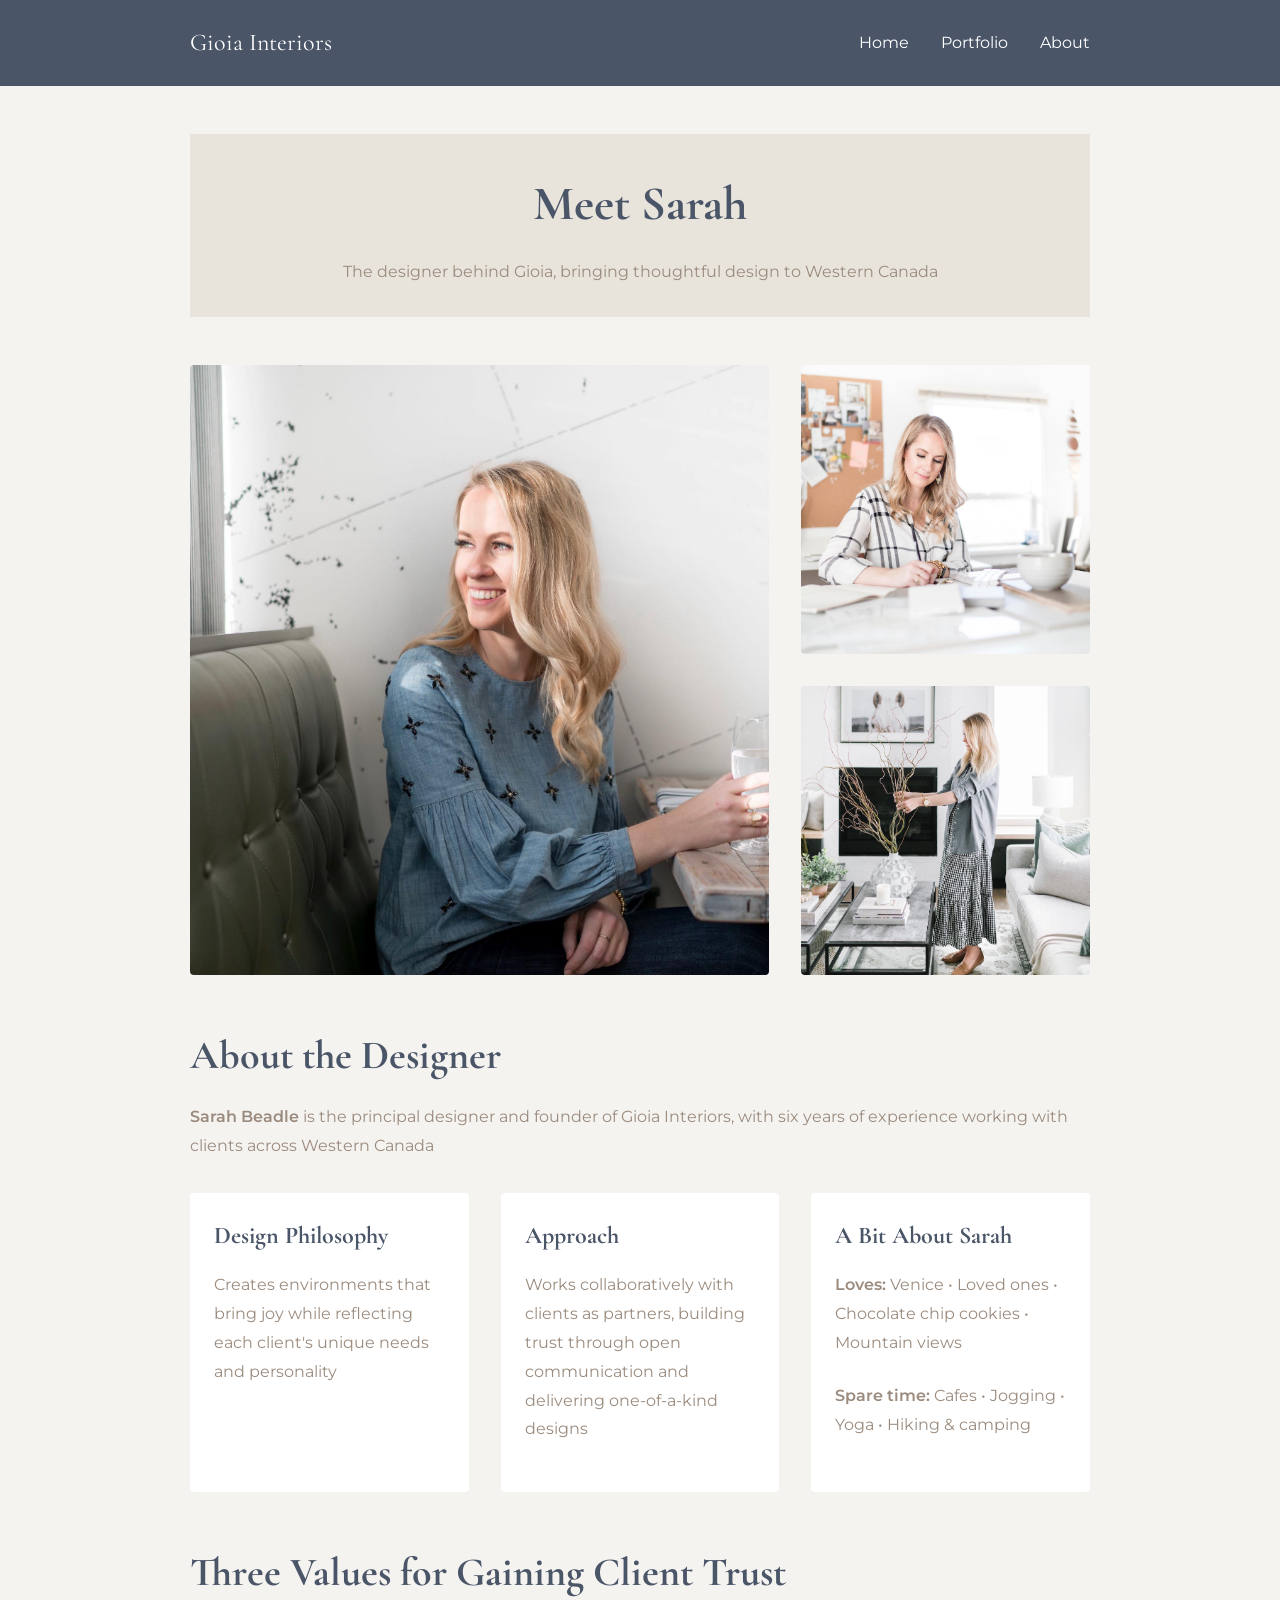
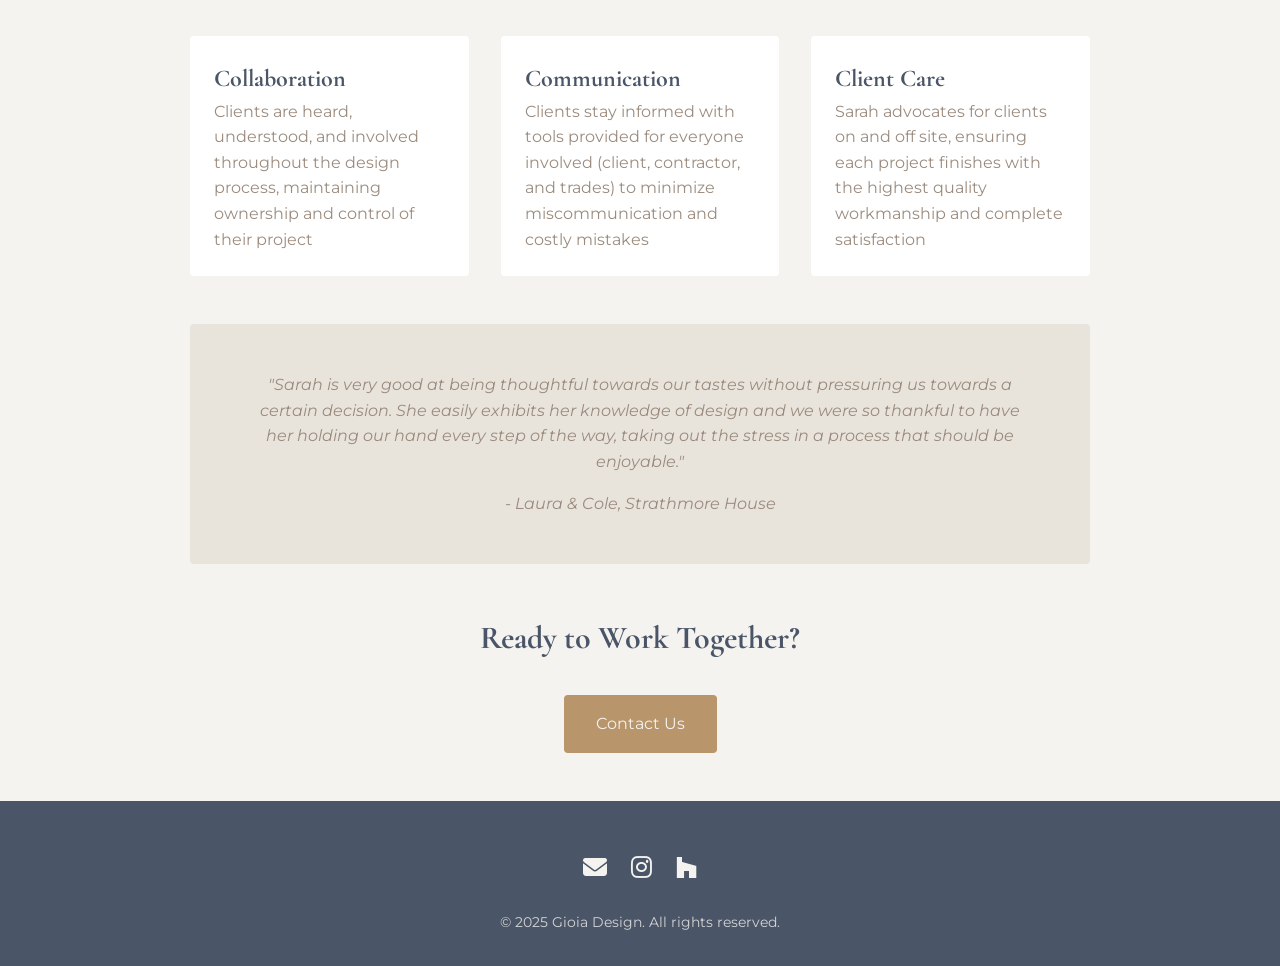
==== commit dd809640: "Update header styling" ====
--- a/about.html
+++ b/about.html
@@ -3,18 +3,21 @@
 <head>
     <meta charset="UTF-8">
     <meta name="viewport" content="width=device-width, initial-scale=1.0">
-    <title>About - Gioia Design</title>
+    <title>Gioia Interiors</title>
     <link rel="stylesheet" href="styles.css">
     <link rel="preconnect" href="https://fonts.googleapis.com">
     <link rel="preconnect" href="https://fonts.gstatic.com" crossorigin>
     <link href="https://fonts.googleapis.com/css2?family=Cormorant+Garamond:wght@400;600;700&family=Montserrat:wght@300;400;500;600&display=swap" rel="stylesheet">
+    <!-- Footer icons-->
     <link rel="stylesheet" href="https://cdnjs.cloudflare.com/ajax/libs/font-awesome/6.5.1/css/all.min.css">
+    <!-- Favicon-->
+    <link rel="icon" href="data:image/svg+xml,<svg xmlns='http://www.w3.org/2000/svg' viewBox='0 0 100 100'><rect width='100' height='100' fill='%234A5568'/><text x='50' y='70' font-size='50' font-family='serif' fill='%23FFFFFF' text-anchor='middle'>GI</text></svg>">
 </head>
 <body>
     <!-- HEADER-->
     <header>
         <nav>
-            <div class="logo">Gioia Design</div>
+            <div class="logo">Gioia Interiors</div>
             <ul class="nav-links">
                 <li><a href="index.html">Home</a></li>
                 <li><a href="portfolio.html">Portfolio</a></li>
@@ -101,7 +104,7 @@
         <a href="#contact" class="cta-button">Contact Us</a>
     </section>
 
-        <!-- FOOTER -->
+    <!-- FOOTER -->
     <footer>
         <div class="footer-content">
             <div class="footer-icons">
--- a/styles.css
+++ b/styles.css
@@ -4,6 +4,7 @@
     box-sizing: border-box;
 }
 
+/* ROOT VARIABLES */
 :root {
     --warm-white: #F5F3F0;
     --soft-cream: #E8E4DC;
@@ -13,6 +14,7 @@
     --max-width: 900px;
 }
 
+/* GLOBAL STYLES */
 body {
     font-family: 'Montserrat', sans-serif;
     color: var(--warm-taupe);
@@ -20,6 +22,7 @@
     line-height: 1.6;
 }
 
+/* TYPOGRAPHY */
 h1, h2, h3 {
     font-family: 'Cormorant Garamond', serif;
     color: var(--slate-blue);
@@ -30,9 +33,9 @@
 h2 { 
     font-size: 2.5rem;
     margin-top: 3rem;
- }
-
- h3 { 
+}
+
+h3 { 
     font-size: 1.5rem; 
     color: var(--slate-blue)
 }
@@ -42,7 +45,10 @@
     text-decoration: none;
 }
 
-/* HEADER & NAVIGATION */
+/* =================================
+   HEADER & NAVIGATION
+   ================================= */
+
 header {
     background-color: var(--slate-blue);
     padding: 1.5rem 5%;
@@ -81,7 +87,10 @@
     color: var(--brass-gold);
 }
 
-/* Buttons */
+/* =================================
+   BUTTONS
+   ================================= */
+
 .cta-button {
     display: inline-block;
     background-color: var(--brass-gold);
@@ -97,14 +106,29 @@
     opacity: 0.8;
 }
 
-/* SECTIONS */
+/* =================================
+   SECTIONS & LAYOUT
+   ================================= */
+
 section {
     padding: 0;
     max-width: var(--max-width);
     margin: 0 auto;
 }
 
-/* PAGE HERO - Standardized for all pages */
+/* Utility class for reduced spacing */
+.tight-spacing {
+    margin-bottom: 0 !important;
+}
+
+.tight-spacing + section {
+    margin-top: 0 !important;
+}
+
+/* =================================
+   PAGE HERO (ALL PAGES)
+   ================================= */
+
 .page-hero {
     padding: 2rem;
     background-color: var(--soft-cream);
@@ -131,89 +155,10 @@
     border-radius: 4px;
 }
 
-/* HERO - HOME PAGE*
-.hero {
-    padding: 3rem 5%;
-    background-color: var(--soft-cream);
-    margin: 3rem auto 0;
-    max-width: var(--max-width);
-    text-align: center;
-}
-
-.hero-content {
-    max-width: 600px;
-    margin: 0 auto;
-}
-
-.hero-content h1 {
-    margin-bottom: 1rem;
-    font-size: 2.5rem;
-}
-
-.hero-content p {
-    margin-bottom: 0;
-    font-size: 1rem;
-    line-height: 1.6;
-}
-    
-*/
-
-/* HERO SECTION - OTHER PAGES 
-.portfolio-hero {
-    margin-top: 2rem;
-}
-    */
-
-
-/* HERO 
-.hero {
-    padding: 3rem 5%;
-    background-color: var(--soft-cream);
-    margin: 3rem auto 0;
-    max-width: var(--max-width);
-    display: flex;
-    align-items: center;
-    justify-content: center;
-    text-align: center;
-}
-
-.hero-content {
-    width: 100%;
-}
-
-.hero-content h1 {
-    margin-bottom: 1rem;
-}
-
-.hero-content p {
-    margin-bottom: 2rem;
-    font-size: 1.2rem;
-    font-weight: 400;
-}
-
-.hero-content a {
-    margin-top: 0.5rem;
-}
-*/
-
-/* 
-
-.featured-projects,
-.services-overview,
-.why-choose,
-.instagram-preview,
-.final-cta {
-    max-width: var(--max-width);
-    margin: 0 auto;
-    padding: 0;
-}
-*/ 
-
-.benefit {
-    margin-bottom: 2rem;
-}
-
-/* STANDARDIZED GRID & CARD STYLING */
+/* =================================
+   CARDS & GRIDS
+   ================================= */
+
 .card-grid {
     display: grid;
     gap: 2rem;
@@ -227,7 +172,14 @@
     border-radius: 4px;
 }
 
-/* PORTFOLIO GRID - 2 rows x 3 columns */
+.benefit {
+    margin-bottom: 2rem;
+}
+
+/* =================================
+   PORTFOLIO SECTION
+   ================================= */
+
 .portfolio-grid {
     display: grid;
     gap: 2rem;
@@ -253,54 +205,14 @@
     border-radius: 4px;
 }
 
-
-
-
-/* GRIDS  
-.project-grid,
-.services-grid,
-.benefits-grid,
-.instagram-grid,
-.portfolio-grid {
-    display: grid;
-    gap: 2rem;
-    margin-top: 2rem;
-}
-
-.project-grid { grid-template-columns: repeat(auto-fit, minmax(300px, 1fr)); }
-.services-grid { grid-template-columns: repeat(auto-fit, minmax(250px, 1fr)); }
-.benefits-grid { grid-template-columns: repeat(3, 1fr); }
-.instagram-grid { grid-template-columns: repeat(4, 1fr); }
-.portfolio-grid { grid-template-columns: repeat(auto-fill, minmax(300px, 1fr)); }
-
-/* CARDS 
-.project-card,
-.service-card,
-.benefit,
-.portfolio-card {
-    background-color: white;
-    padding: 1.5rem;
-    border-radius: 8px;
-}
-*/ 
-
-/* IMAGES */
-.image {
-    width: 100%;
-    height: 300px;
-    background-color: var(--soft-cream);
-    margin-bottom: 1rem;
-    border-radius: 4px;
-    object-fit: cover;
-    object-position: center;
-}
-
-/* INSTAGRAM SECTION */
+/* =================================
+   INSTAGRAM SECTION
+   ================================= */
+
 .instagram-preview {
     max-width: 900px;
 }
 
-/* INSTAGRAM GRID */
 .instagram-grid {
     display: grid;
     grid-template-columns: repeat(4, 1fr);
@@ -308,7 +220,6 @@
     margin-top: 2rem;
 }
 
-/* INSTAGRAM IMAGES */
 .instagram-image {
     width: 100%;
     height: 200px;
@@ -359,25 +270,10 @@
     opacity: 1;
 }
 
-/* 
-.project-image,
-.portfolio-image,
-.instagram-post {
-    width: 100%;
-    height: 300px;
-    background-color: var(--soft-cream);
-    margin-bottom: 1rem;
-    border-radius: 4px;
-    object-fit: cover;
-    object-position: center;
-}
-
-.instagram-post {
-    height: 250px;
-}
-*/ 
-
-/* TESTIMONIALS */
+/* =================================
+   TESTIMONIALS SECTION
+   ================================= */
+
 .testimonial {
     text-align: center;
     padding: 3rem 5%;
@@ -407,85 +303,9 @@
     color: var(--warm-taupe);
 }
 
-/* TIGHT SPACING */
-
-/* Utility class for reduced spacing */
-.tight-spacing {
-    margin-bottom: 0 !important;
-}
-
-.tight-spacing + section {
-    margin-top: 0 !important;
-}
-
-/* TESTIMONIALS 
-.testimonial {
-    text-align: center;
-    padding: 4rem 5%;
-    background-color: var(--soft-cream);
-    max-width: var(--max-width);
-    margin: 2rem;
-    display: flex;
-    align-items: center;
-    justify-content: center;
-}
-
-.testimonial-container {
-    display: flex;
-    align-items: center;
-    justify-content: center;
-}
-
-blockquote p {
-    font-size: 1.5rem;
-    font-style: italic;
-    margin-bottom: 1rem;
-}
-
-cite {
-    font-size: 1rem;
-    color: var(--warm-taupe);
-}
-    */
-
-/* FOOTER */
-footer {
-    background-color: var(--slate-blue);
-    color: var(--warm-white);
-    padding: 3rem 2rem 2rem;
-}
-
-.footer-content {
-    max-width: 1200px;
-    margin: 0 auto;
-    display: flex;
-    flex-direction: column;
-    align-items: center;
-    gap: 1.5rem;
-}
-
-.footer-icons {
-    display: flex;
-    gap: 1.5rem;
-    align-items: center;
-}
-
-.footer-icons a {
-    font-size: 24px;
-    color: var(--warm-white);
-    transition: color 0.3s ease;
-}
-
-.footer-icons a:hover {
-    color: var(--brass-gold);
-}
-
-.footer-copyright {
-    font-size: 0.9rem;
-    opacity: 0.8;
-}
-
-/* BIO SECTION */
+/* =================================
+   ABOUT PAGE - BIO SECTION
+   ================================= */
 
 .bio-image {
     width: 100%;
@@ -508,32 +328,20 @@
     font-weight: 600;
 }
 
-/* BIO SECTION 
-.bio {
+/* =================================
+   ABOUT PAGE - PROCESS SECTION
+   ================================= */
+
+.process {
     max-width: var(--max-width);
     margin: 3rem auto;
     padding: 0 5%;
 }
 
-.bio-image {
-    width: 100%;
-    max-width: 500px;
-    height: 500px;
-    object-fit: cover;
-    margin: 0 auto 2rem;
-    border-radius: 4px;
-    display: block;
-}
-    */
-
-/* PROCESS SECTION */
-.process {
-    max-width: var(--max-width);
-    margin: 3rem auto;
-    padding: 0 5%;
-}
-
-/* ABOUT IMAGES - 3 image grid */
+/* =================================
+   ABOUT PAGE - IMAGE GRID
+   ================================= */
+
 .about-images {
     margin: 3rem 0;
     display: grid;
@@ -560,23 +368,10 @@
     border-radius: 4px;
 }
 
-/* PROCESS SECTION */
-.process {
-    max-width: var(--max-width);
-    margin: 3rem auto;
-    padding: 0 5%;
-}
-
-/* 
-.process-steps {
-    display: grid;
-    grid-template-columns: repeat(auto-fit, minmax(250px, 1fr));
-    gap: 2rem;
-    margin-top: 2rem;
-}
-*/
-
-/* CTA SECTIONS*/
+/* =================================
+   CTA SECTIONS
+   ================================= */
+
 .cta-section {
     text-align: center;
     padding: 0;
@@ -594,28 +389,139 @@
     margin-top: 1rem;
 }
 
-
-/* Final CTA Sections 
-.final-cta,
-.portfolio-cta,
-.about-cta {
-    text-align: center;
-    padding: 4rem;
-    max-width: var(--max-width);
+/* =================================
+   IMAGES (GENERAL)
+   ================================= */
+
+.image {
+    width: 100%;
+    height: 300px;
+    background-color: var(--soft-cream);
+    margin-bottom: 1rem;
+    border-radius: 4px;
+    object-fit: cover;
+    object-position: center;
+}
+
+/* =================================
+   FOOTER
+   ================================= */
+
+footer {
+    background-color: var(--slate-blue);
+    color: var(--warm-white);
+    padding: 3rem 2rem 2rem;
+}
+
+.footer-content {
+    max-width: 1200px;
     margin: 0 auto;
-}
-    */
-
-    /* 
-.portfolio-cta h2 {
-    font-size: 2rem;
-}
-
-.final-cta h2 {
-    font-size: 2rem;
-}
-
-.final-cta h2 {
-    font-size: 2rem;
-}
-*/ +    display: flex;
+    flex-direction: column;
+    align-items: center;
+    gap: 1.5rem;
+}
+
+.footer-icons {
+    display: flex;
+    gap: 1.5rem;
+    align-items: center;
+}
+
+.footer-icons a {
+    font-size: 24px;
+    color: var(--warm-white);
+    transition: color 0.3s ease;
+}
+
+.footer-icons a:hover {
+    color: var(--brass-gold);
+}
+
+.footer-copyright {
+    font-size: 0.9rem;
+    opacity: 0.8;
+}
+
+/* =================================
+   MOBILE RESPONSIVENESS
+   ================================= */
+
+@media (max-width: 768px) {
+    /* Typography scaling */
+    h1 { font-size: 2rem; }
+    h2 { font-size: 1.75rem; }
+    h3 { font-size: 1.25rem; }
+
+    /* Navigation */
+    nav {
+        flex-direction: column;
+        gap: 1rem;
+    }
+
+    .nav-links {
+        gap: 1rem;
+        font-size: 0.9rem;
+    }
+
+    /* Page Hero */
+    .page-hero {
+        padding: 1.5rem;
+    }
+
+    .page-hero img {
+        max-width: 100%;
+        height: 400px;
+    }
+
+    /* Grids - Stack on mobile */
+    .portfolio-grid {
+        grid-template-columns: 1fr;
+    }
+
+    .instagram-grid {
+        grid-template-columns: repeat(2, 1fr);
+        gap: 1rem;
+    }
+
+    .instagram-image {
+        height: 150px;
+    }
+
+    .card-grid {
+        grid-template-columns: 1fr;
+    }
+
+    /* About page images */
+    .about-images {
+        grid-template-columns: 1fr;
+        grid-template-rows: auto;
+        gap: 1rem;
+    }
+
+    .about-images img:nth-child(1) {
+        grid-row: auto;
+    }
+
+    .bio-image {
+        height: 400px;
+    }
+
+    /* Testimonials */
+    .testimonial {
+        padding: 2rem 1.5rem;
+    }
+
+    /* Footer */
+    footer {
+        padding: 2rem 1rem;
+    }
+
+    .footer-icons {
+        gap: 1rem;
+    }
+
+    .footer-icons a {
+        font-size: 20px;
+    }
+}
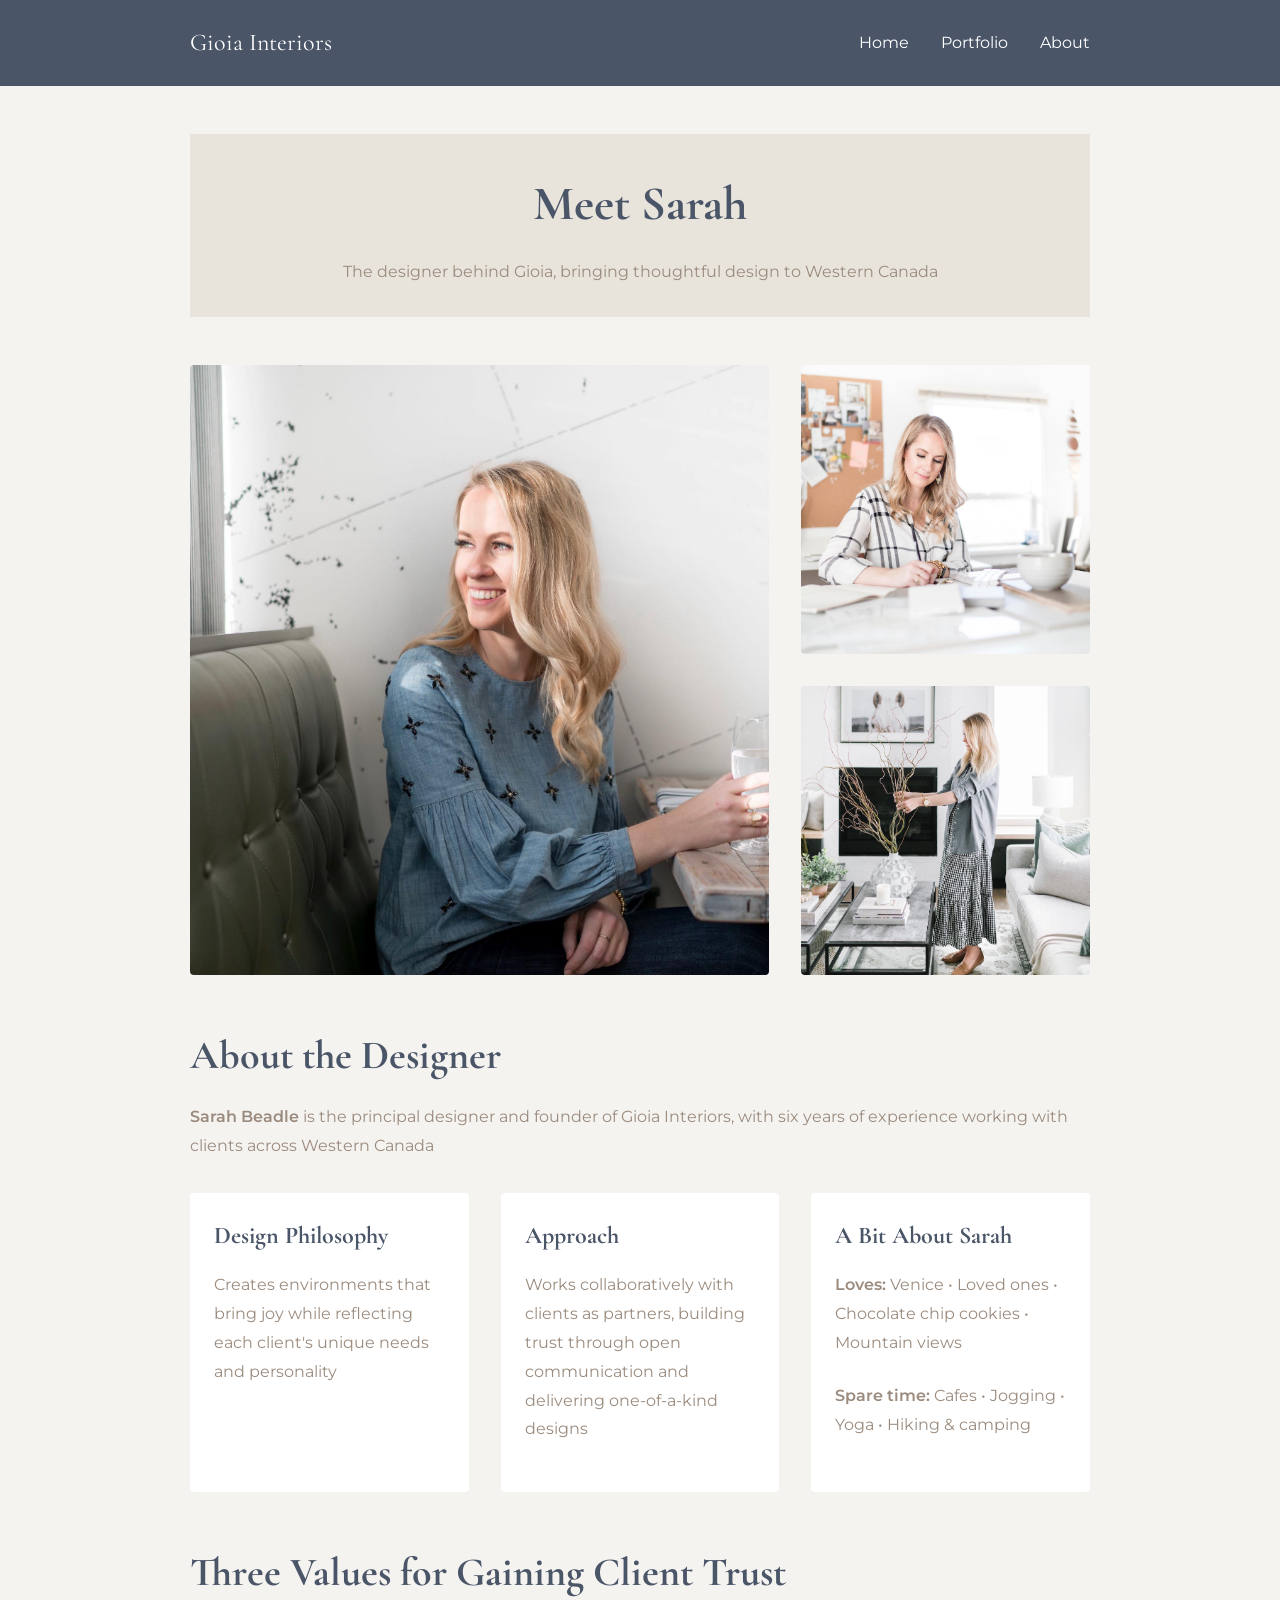
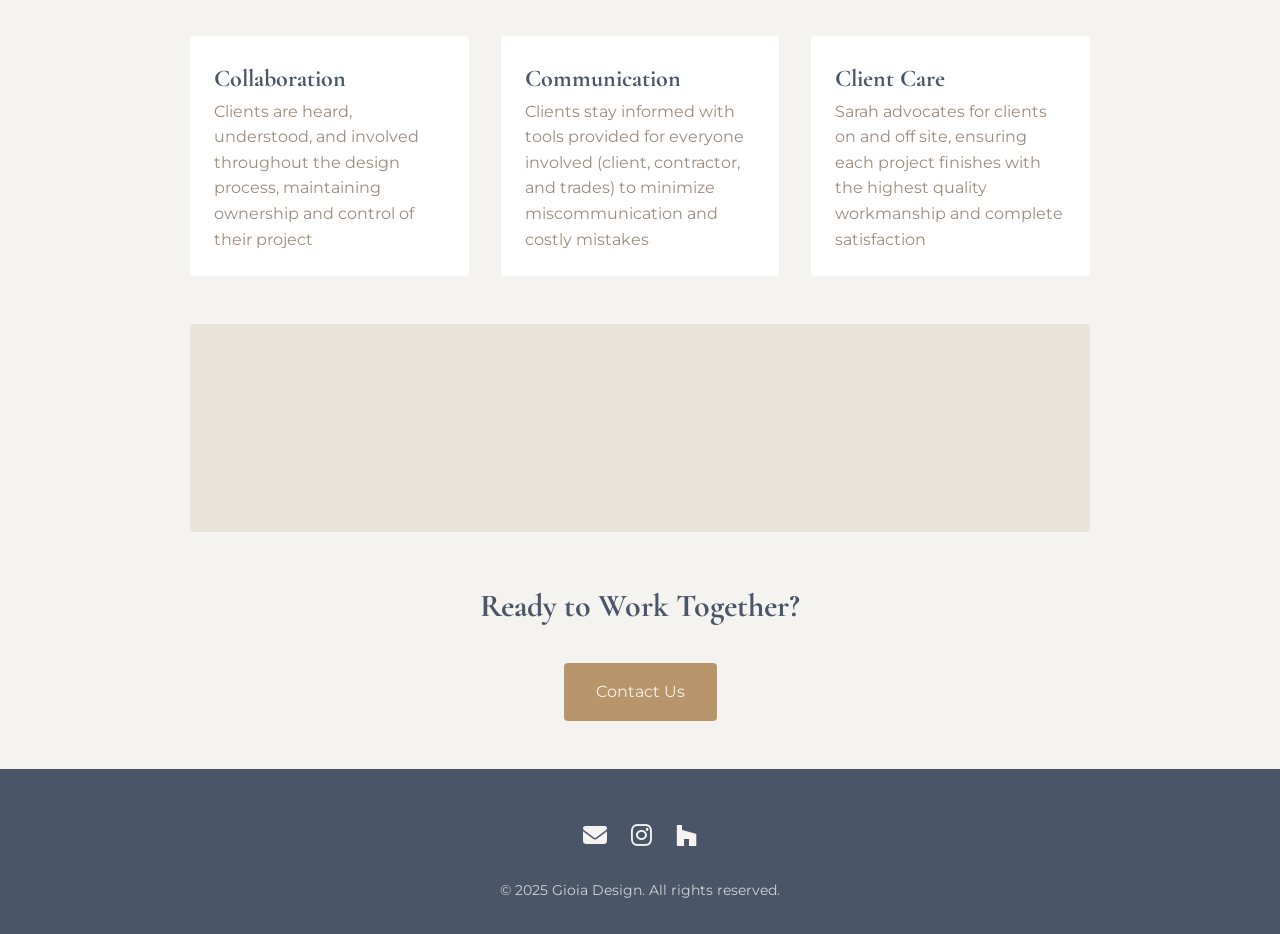
==== commit 78e9a991: "add rotating testimonials to home page and about page with CSS fade animation" ====
--- a/about.html
+++ b/about.html
@@ -90,11 +90,20 @@
         </div>
     </section>
 
+    <!-- Rolling Testimonials-->
     <section class="testimonial tight-spacing">
         <div class="testimonial-container">
             <blockquote>
-                <p>"Sarah is very good at being thoughtful towards our tastes without pressuring us towards a certain decision. She easily exhibits her knowledge of design and we were so thankful to have her holding our hand every step of the way, taking out the stress in a process that should be enjoyable."</p>
+                <p>"Sarah is very good at being thoughtful towards our tastes without pressuring us towards a certain decision. We were so thankful to have her holding our hand every step of the way, taking out the stress in a process that should be enjoyable."</p>
                 <cite>- Laura & Cole, Strathmore House</cite>
+            </blockquote>
+            <blockquote>
+                <p>"She has gone above and beyond my expectations and really made me feel like she was on my team. She is someone who truly cares that the client is happy in the end."</p>
+                <cite>- Alysha, Mayland Heights Residence</cite>
+            </blockquote>
+            <blockquote>
+                <p>"Not only did she work within our budget, but her ideas were exactly what we hoped for. The entrance is now complete and I can't quit smiling every time I walk by."</p>
+                <cite>- Lori, Hidden Valley Residence</cite>
             </blockquote>
         </div>
     </section>
--- a/styles.css
+++ b/styles.css
@@ -269,7 +269,6 @@
 .instagram-card:hover .instagram-icon {
     opacity: 1;
 }
-
 /* =================================
    TESTIMONIALS SECTION
    ================================= */
@@ -280,16 +279,38 @@
     background-color: var(--soft-cream);
     max-width: var(--max-width);
     margin: 3rem auto;
-    display: flex;
-    align-items: center;
-    justify-content: center;
     border-radius: 4px;
 }
 
 .testimonial-container {
-    display: flex;
-    align-items: center;
-    justify-content: center;
+    position: relative;
+    height: 7rem;
+    overflow: hidden;
+}
+
+.testimonial-container blockquote {
+    position: absolute;
+    top: 0;
+    left: 0;
+    right: 0;
+    opacity: 0;
+    animation: fadeTestimonial 15s ease-in-out infinite;
+}
+
+.testimonial-container blockquote:nth-child(2) {
+    animation-delay: 5s;
+}
+
+.testimonial-container blockquote:nth-child(3) {
+    animation-delay: 10s;
+}
+
+@keyframes fadeTestimonial {
+    0% { opacity: 0; }
+    8% { opacity: 1; }
+    25% { opacity: 1; }
+    33% { opacity: 0; }
+    100% { opacity: 0; }
 }
 
 blockquote p {
@@ -302,6 +323,41 @@
     font-size: 1rem;
     color: var(--warm-taupe);
 }
+
+/* =================================
+   TESTIMONIALS SECTION
+   ================================= 
+
+
+.testimonial {
+    text-align: center;
+    padding: 3rem 5%;
+    background-color: var(--soft-cream);
+    max-width: var(--max-width);
+    margin: 3rem auto;
+    display: flex;
+    align-items: center;
+    justify-content: center;
+    border-radius: 4px;
+}
+
+.testimonial-container {
+    display: flex;
+    align-items: center;
+    justify-content: center;
+}
+
+blockquote p {
+    font-size: 1rem;
+    font-style: italic;
+    margin-bottom: 1rem;
+}
+
+cite {
+    font-size: 1rem;
+    color: var(--warm-taupe);
+}
+    */
 
 /* =================================
    ABOUT PAGE - BIO SECTION
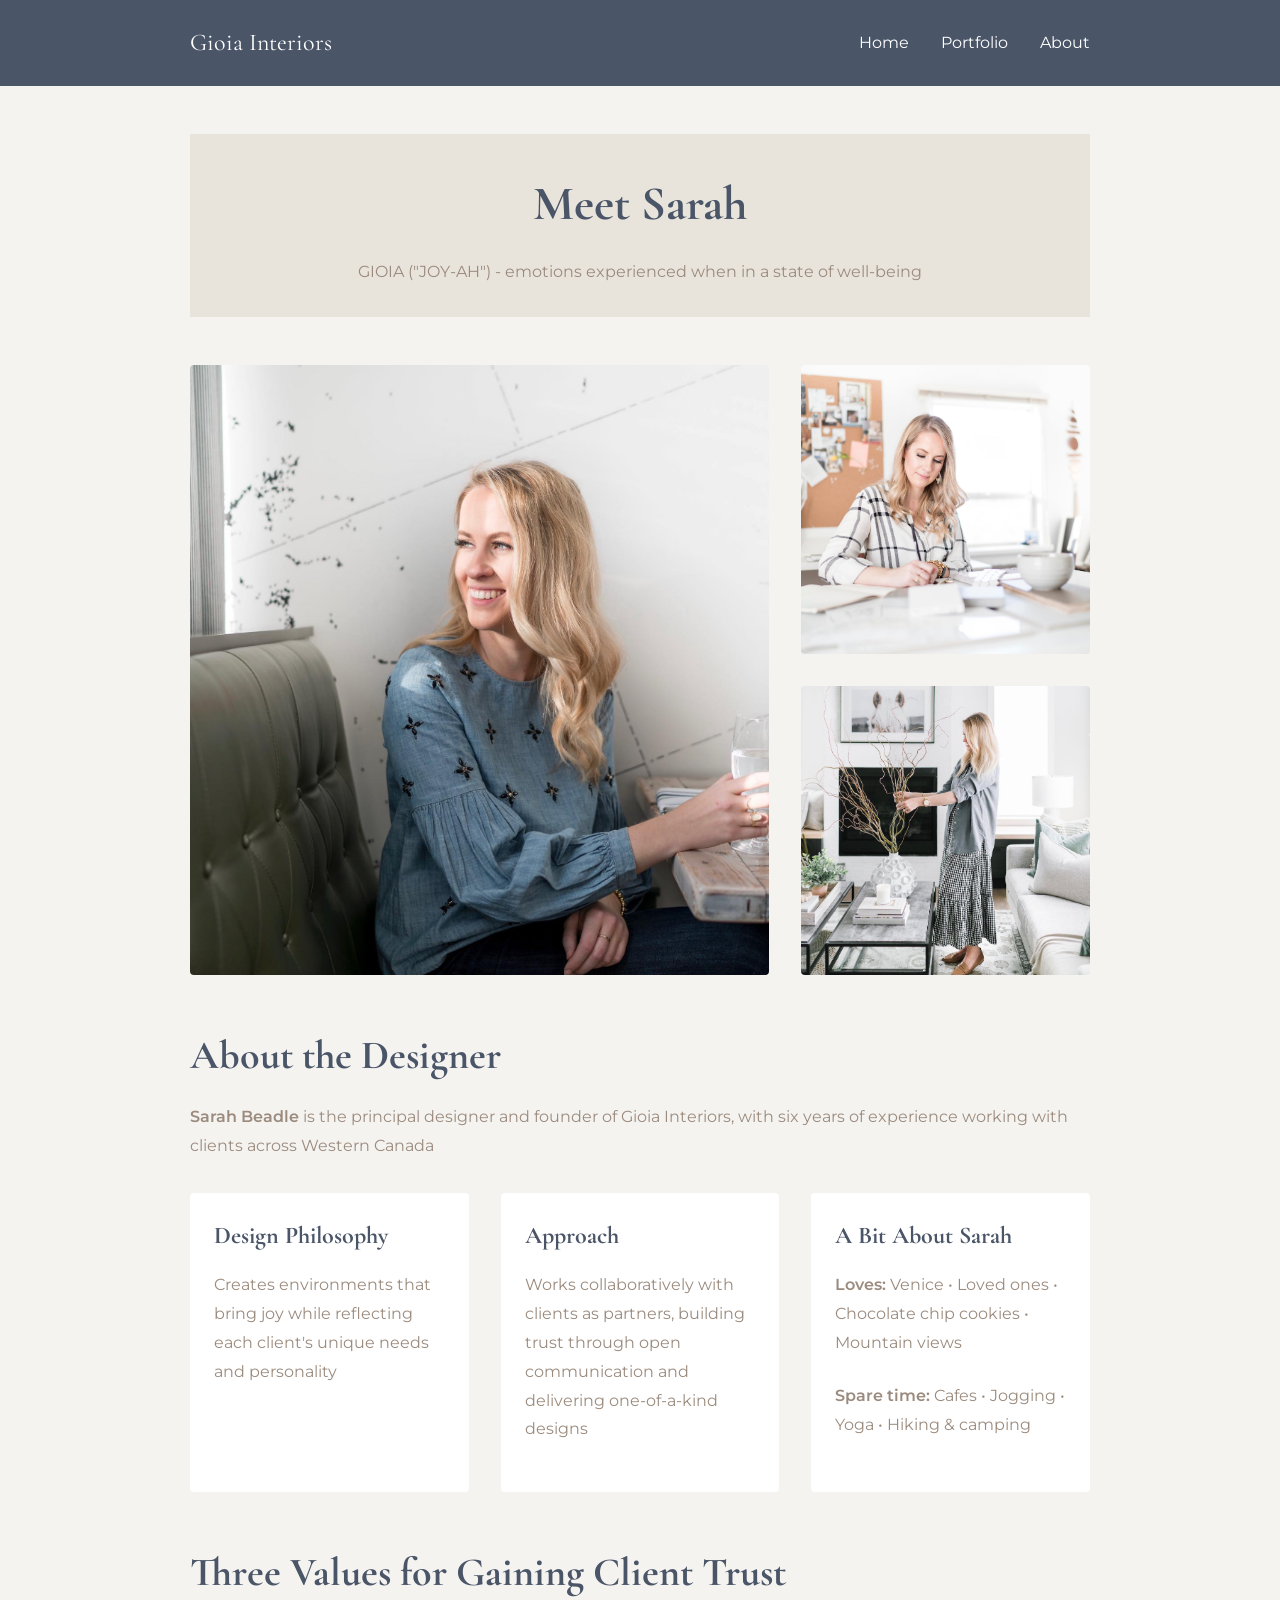
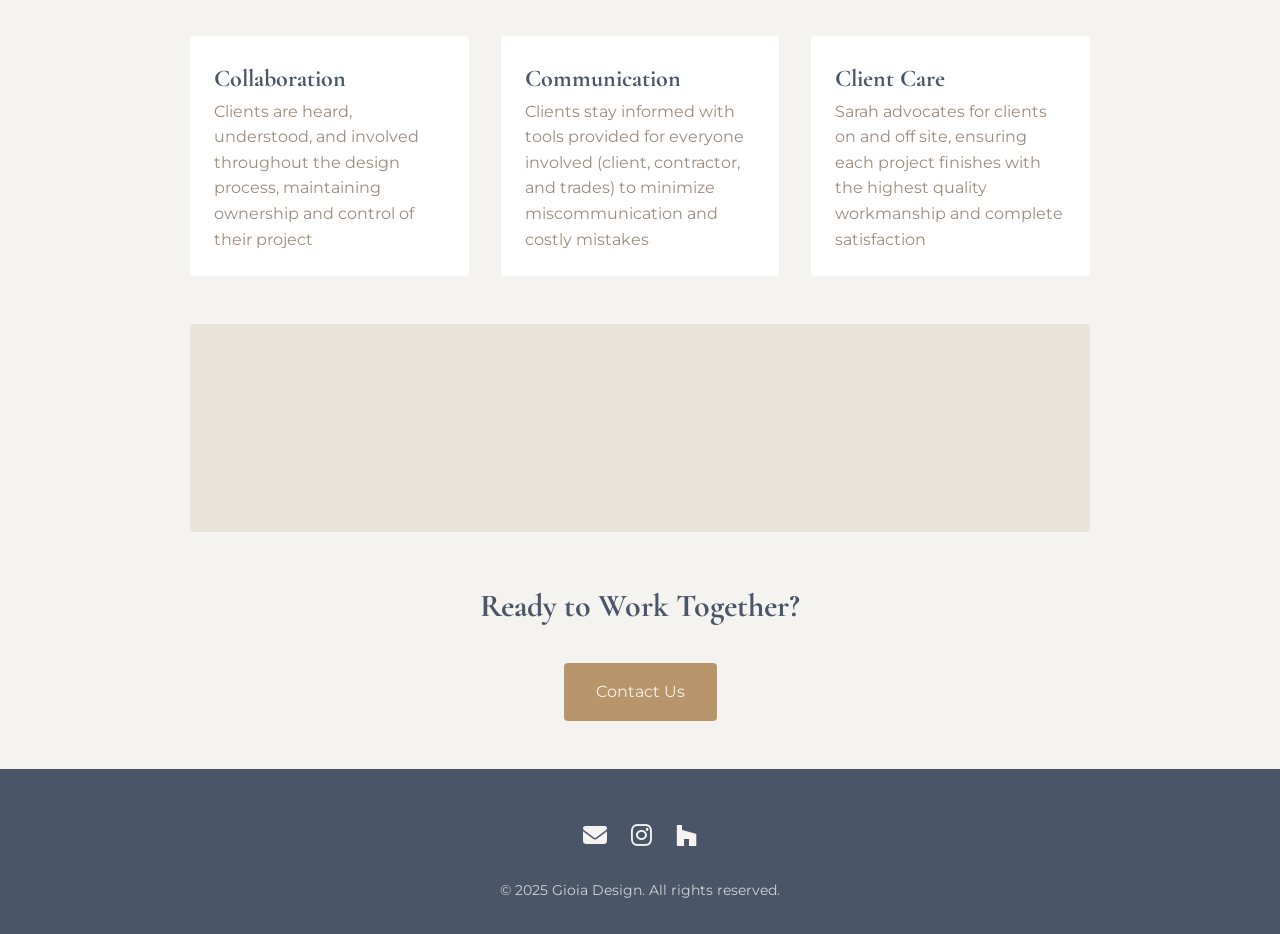
==== commit 51da849f: "update: mobile styling instagram images" ====
--- a/about.html
+++ b/about.html
@@ -29,7 +29,7 @@
     <!-- HERO-->
     <section class="page-hero">
         <h1>Meet Sarah</h1>
-        <p>The designer behind Gioia, bringing thoughtful design to Western Canada</p>
+        <p class="pronunciation">GIOIA ("JOY-AH") - emotions experienced when in a state of well-being</p>
     </section>
 
     <!-- IMAGES-->
--- a/styles.css
+++ b/styles.css
@@ -505,9 +505,19 @@
 
 @media (max-width: 768px) {
     /* Typography scaling */
-    h1 { font-size: 2rem; }
-    h2 { font-size: 1.75rem; }
+    h1 {  font-size: 2rem; }
+    
+    h2 { 
+        font-size: 1.75rem;
+        padding: 0 1.5rem;
+        margin-top: 2rem;
+    }
+    
     h3 { font-size: 1.25rem; }
+
+    p {
+        margin-bottom: 0.5rem;
+    }
 
     /* Navigation */
     nav {
@@ -528,6 +538,16 @@
     .page-hero img {
         max-width: 100%;
         height: 400px;
+    }
+
+    /* Bio Intro */
+    .bio-intro {
+        padding: 0 1.5rem;
+    }
+
+    /* About images*/
+    .about-images {
+        padding: 0 1.5rem;
     }
 
     /* Grids - Stack on mobile */
@@ -568,6 +588,10 @@
         padding: 2rem 1.5rem;
     }
 
+    .testimonial-container {
+        height: 10rem;
+    }
+
     /* Footer */
     footer {
         padding: 2rem 1rem;
